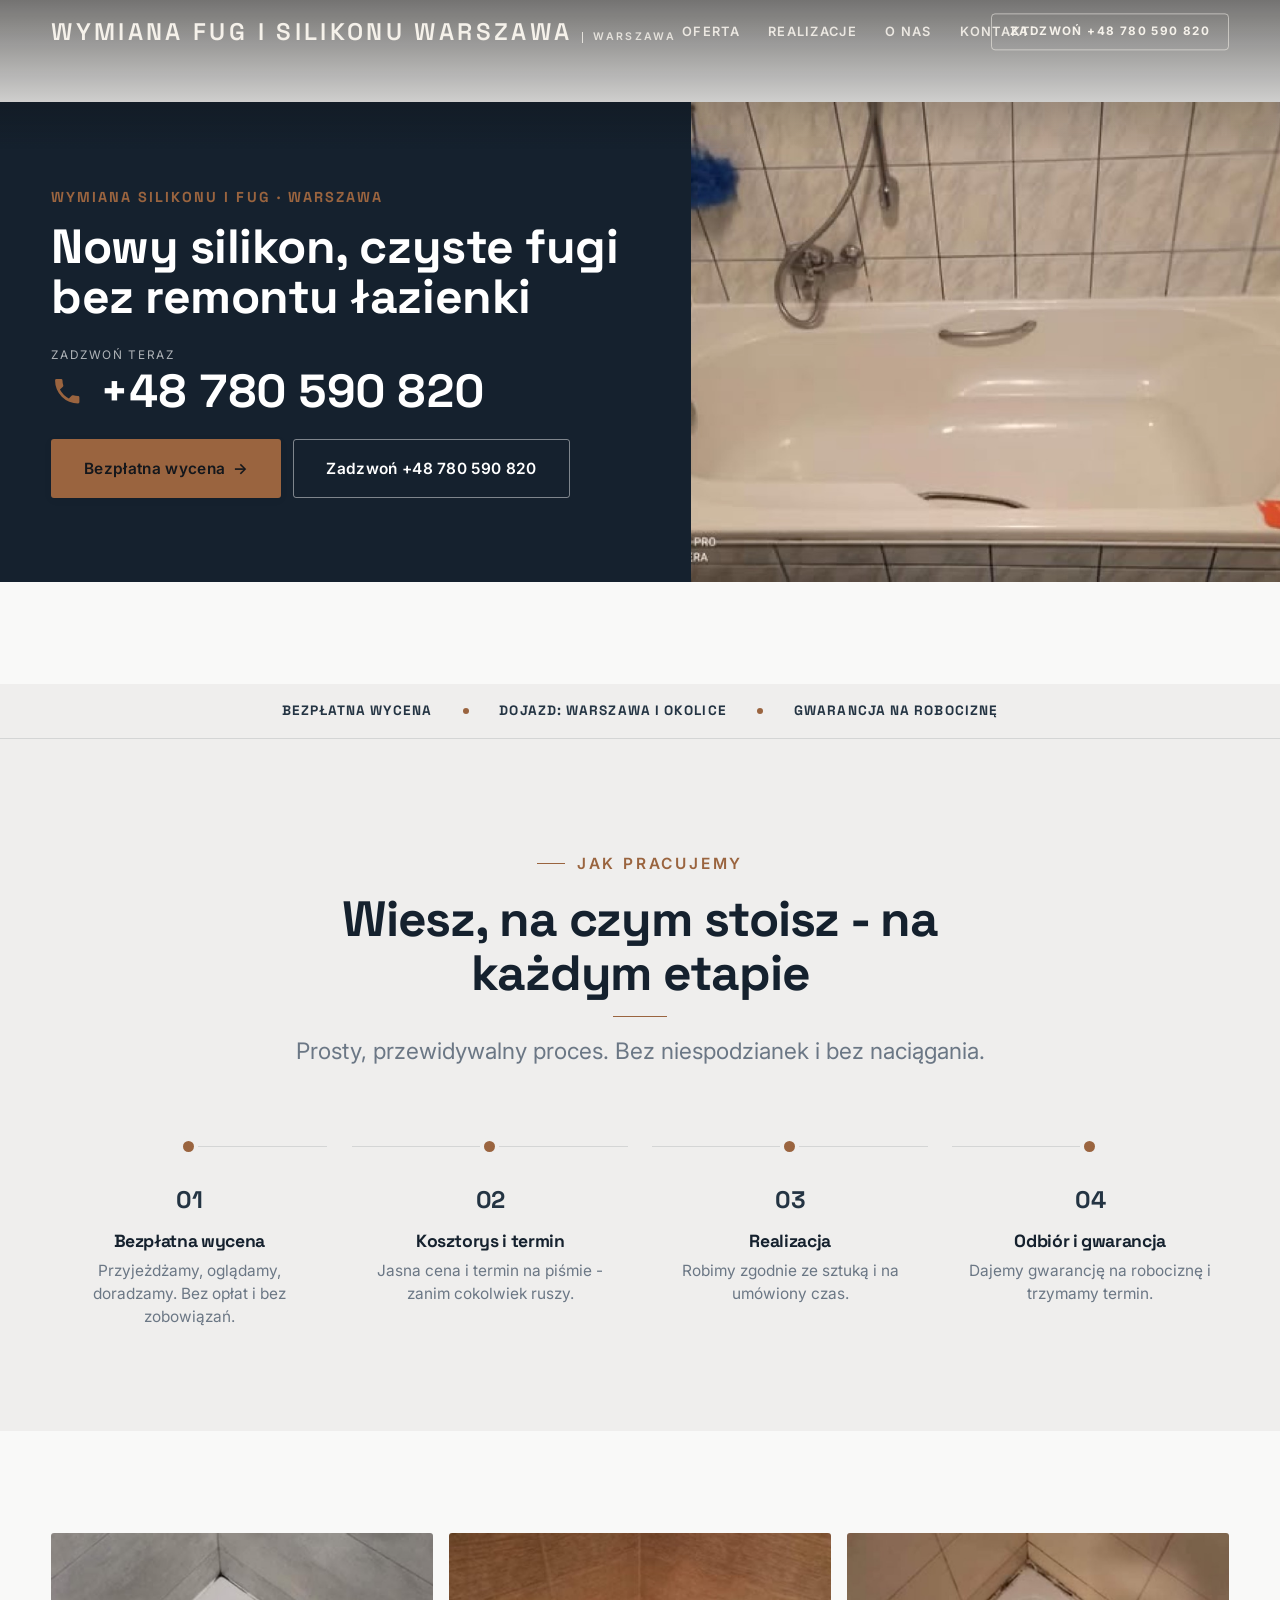
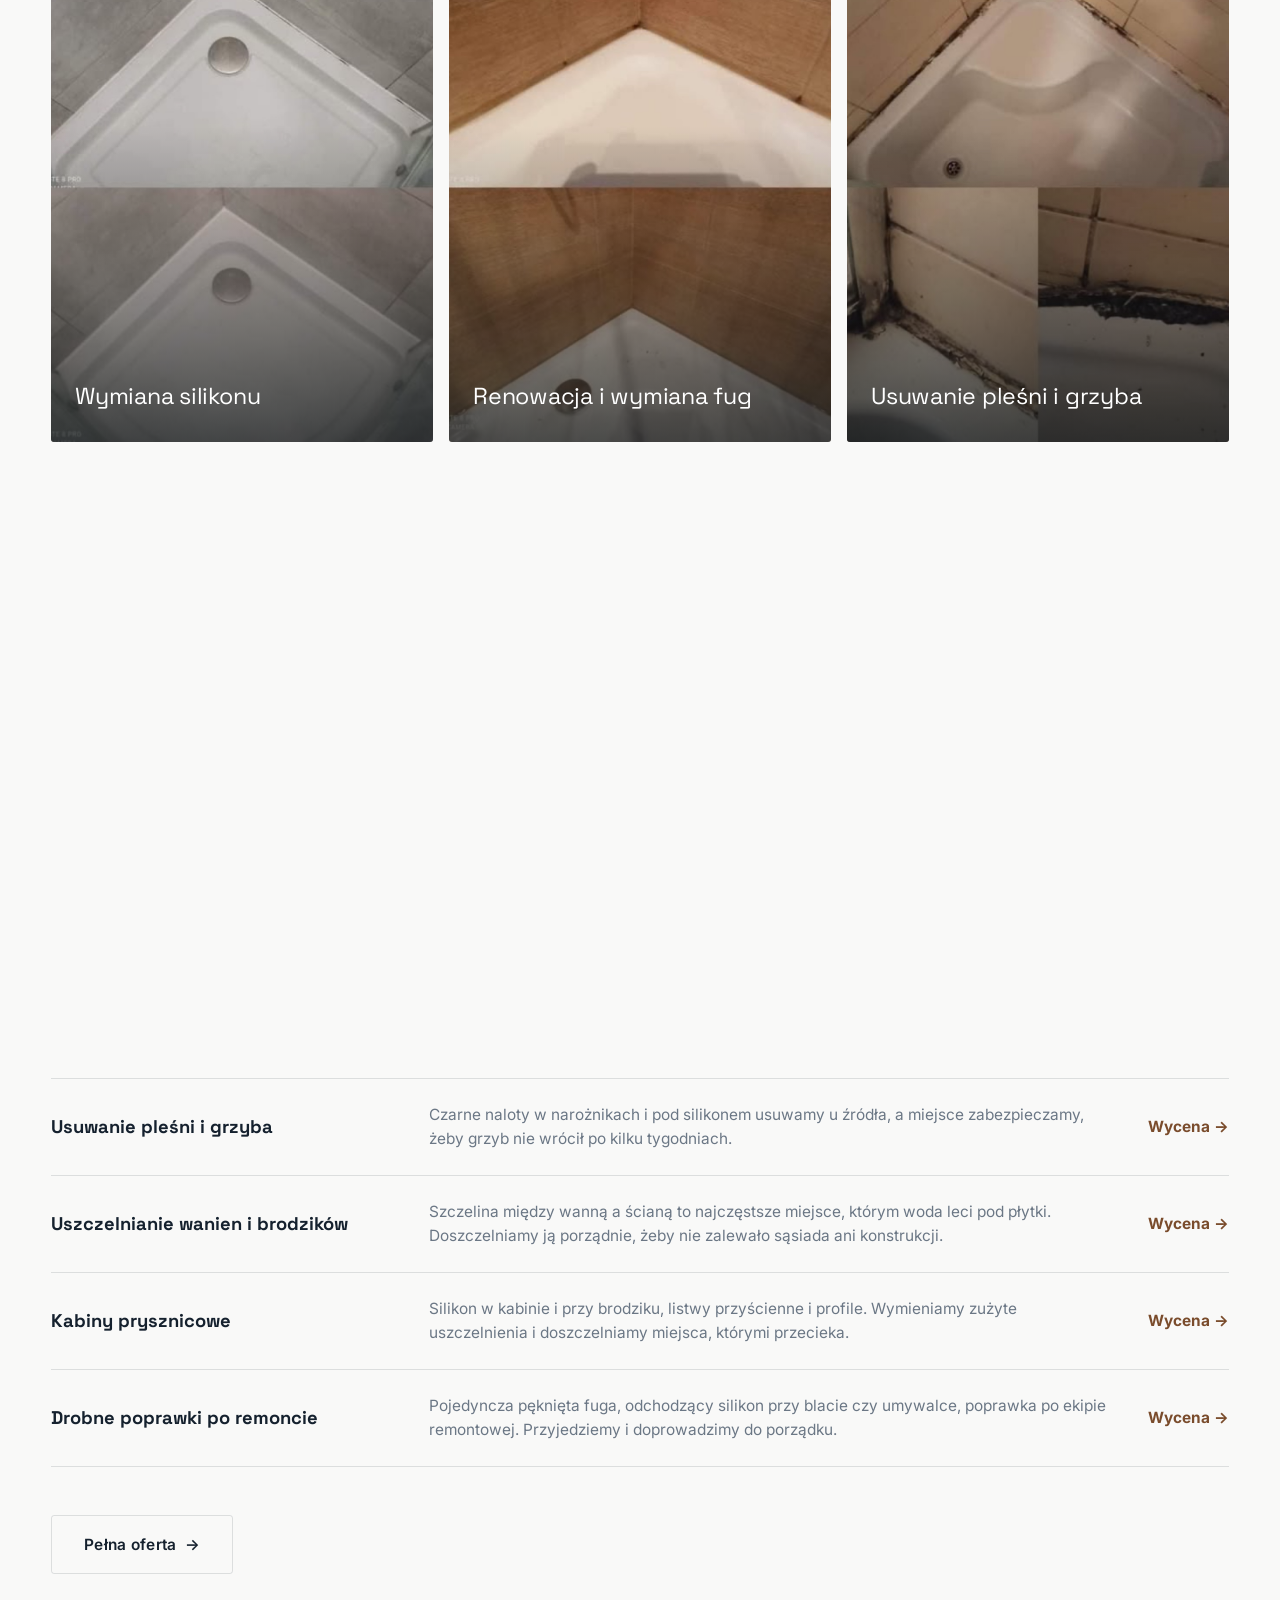
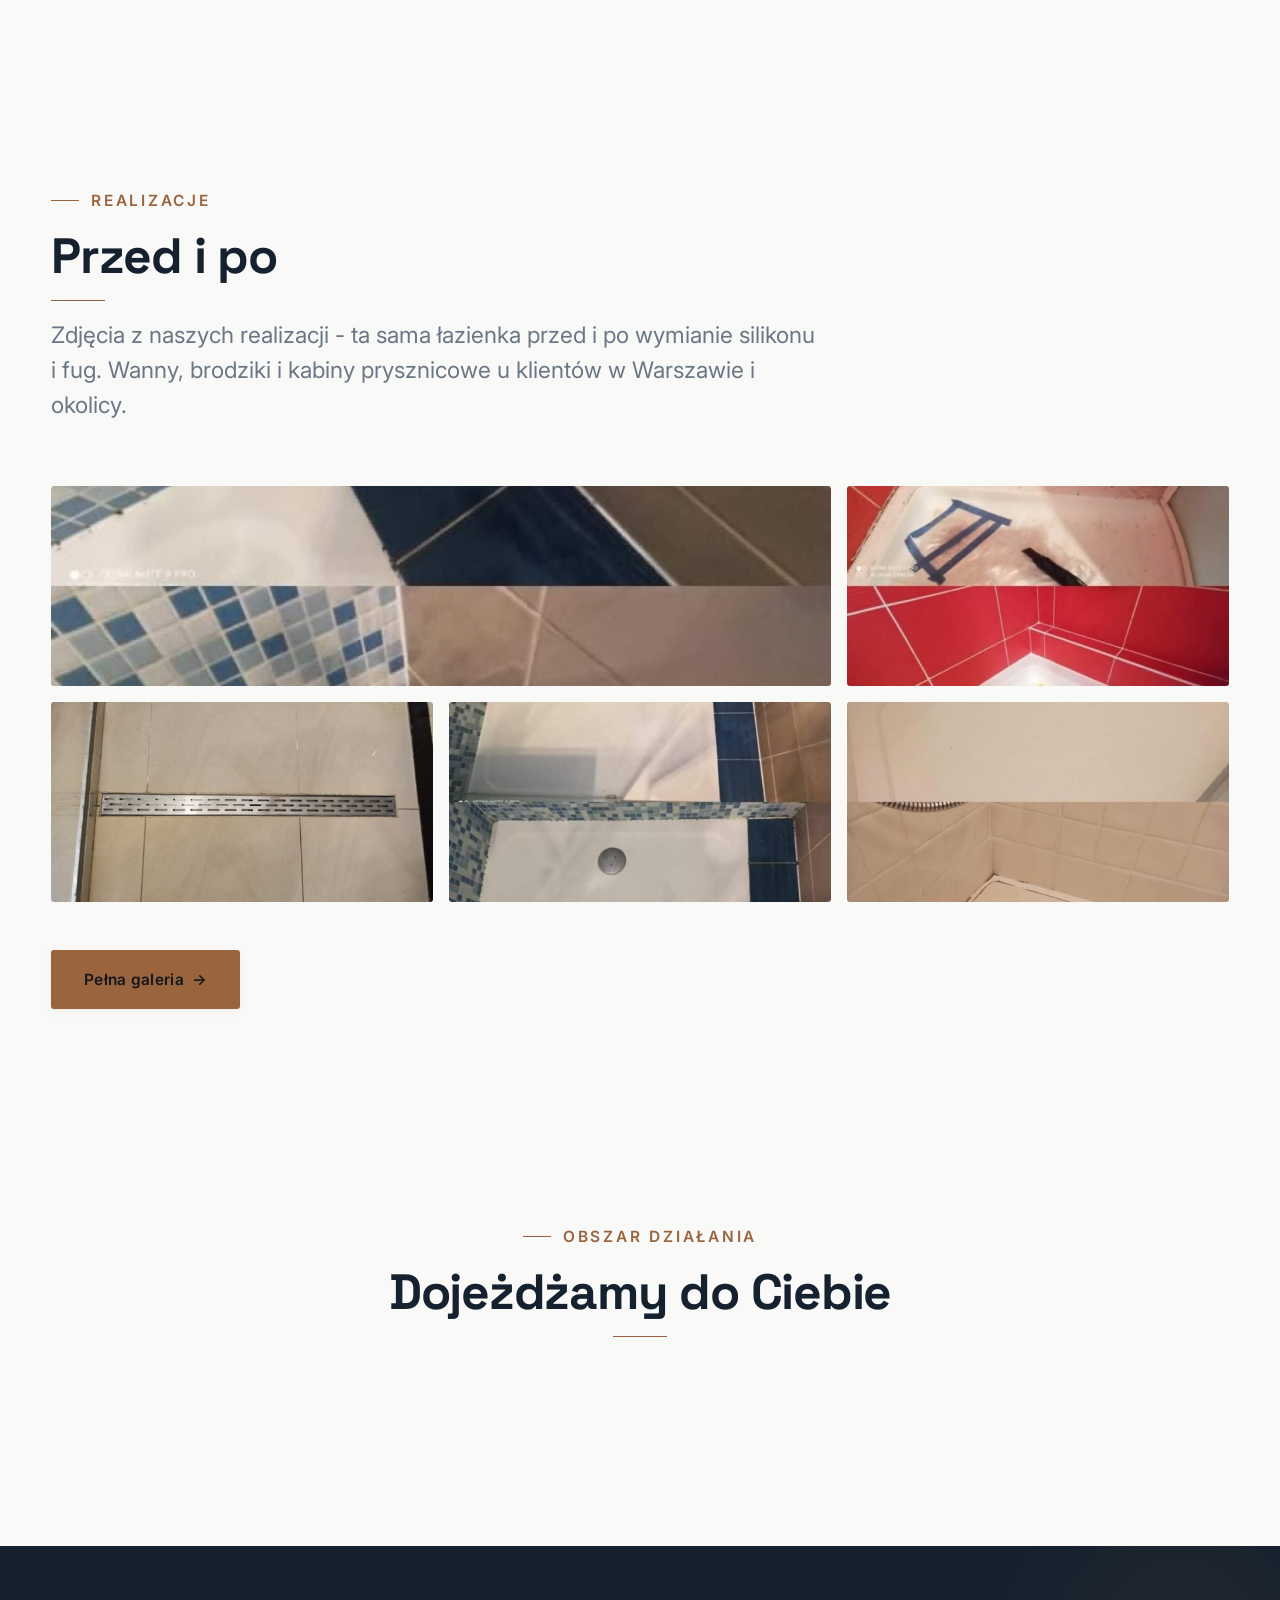
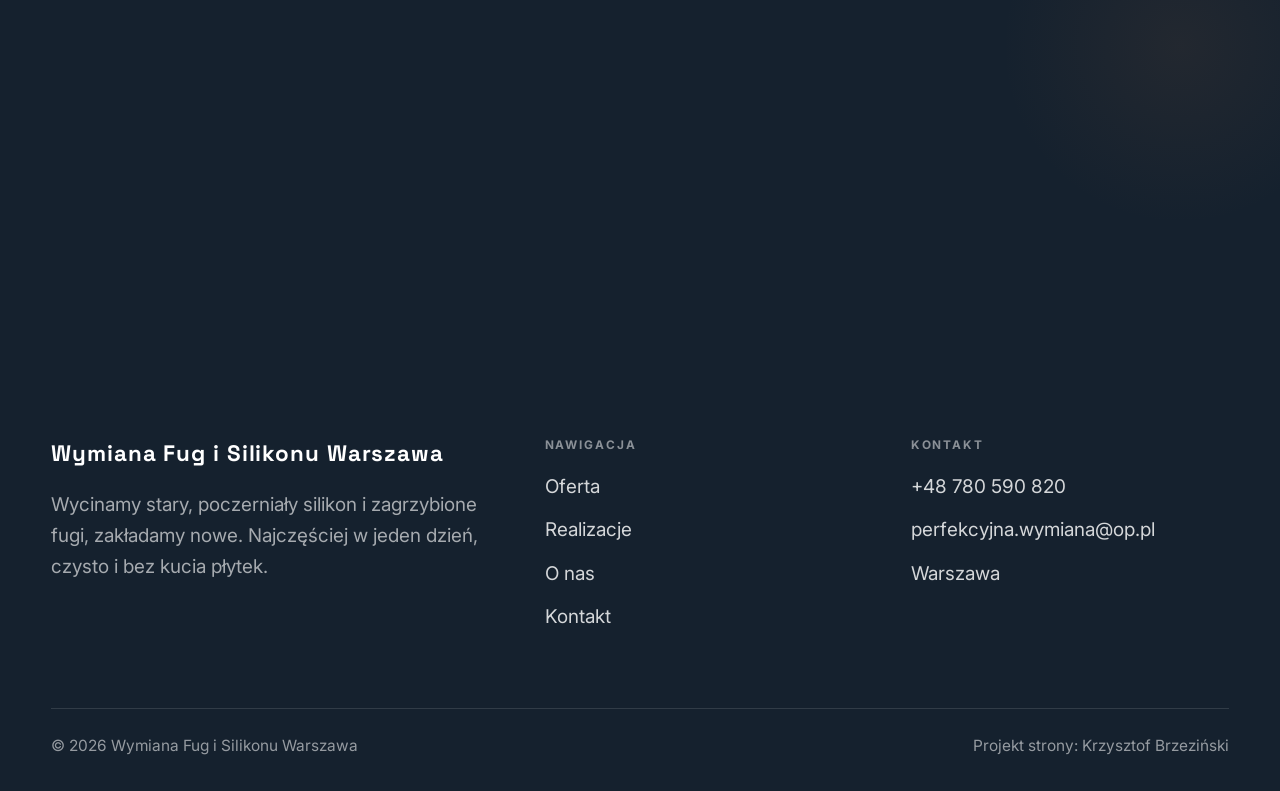
==== index.html @ 7090401e "Strona demo: wymiana-fug-i-silikonu-warszawa" ====
<!DOCTYPE html>
<html lang="pl">
<head>
<meta charset="UTF-8">
<meta name="viewport" content="width=device-width, initial-scale=1.0">
<title>Wymiana Fug i Silikonu Warszawa - wymiana silikonu i renowacja fug</title>
<meta name="description" content="Wymiana silikonu i renowacja fug w łazienkach - Warszawa i okolice. Wycinamy stary, poczerniały silikon i zagrzybione fugi, zakładamy nowe. Wanny, brodziki, kabiny prysznicowe. Czysto, bez kucia, najczęściej w jeden dzień. Zadzwoń: 780 590 820.">
<link rel="preconnect" href="https://fonts.googleapis.com">
<link rel="preconnect" href="https://fonts.gstatic.com" crossorigin>
<link href="https://fonts.googleapis.com/css2?family=Space+Grotesk:wght@500;600;700&family=Inter:wght@400;500;600&display=swap" rel="stylesheet">
<link rel="stylesheet" href="assets/styles.css">
</head>
<body>

<header class="nav">
  <div class="wrap nav-inner">
    <a class="brand" href="index.html"><span class="name">Wymiana Fug i Silikonu Warszawa</span><span class="sub">Warszawa</span></a>
    <nav class="nav-links">
      <a href="oferta.html">Oferta</a>
      <a href="realizacje.html">Realizacje</a>
      <a href="o-nas.html">O nas</a>
      <a href="kontakt.html">Kontakt</a>
      <a href="tel:+48780590820" class="btn btn-accent">Zadzwoń +48 780 590 820</a>
    </nav>
    <button class="nav-toggle" aria-label="Menu"><span></span><span></span><span></span></button>
  </div>
</header>

<section class="hero-fach">
  <img class="hf-photo" src="img/hero.jpg" alt="Wymiana Fug i Silikonu Warszawa">
  <div class="hf-panel">
      <span class="hf-kicker">Wymiana silikonu i fug · Warszawa</span>
      <h1 class="hf-title">Nowy silikon, czyste fugi bez remontu łazienki</h1>
      <a class="hf-phone" href="tel:+48780590820"><span class="hf-phone-lab">Zadzwoń teraz</span><span class="hf-phone-num"><svg class="ico-tel" width="16" height="16" viewBox="0 0 24 24" fill="none" aria-hidden="true"><path d="M6.6 10.8a15.5 15.5 0 0 0 6.6 6.6l2.2-2.2a1 1 0 0 1 1-.24 11.4 11.4 0 0 0 3.6.58 1 1 0 0 1 1 1V20a1 1 0 0 1-1 1A17 17 0 0 1 3 4a1 1 0 0 1 1-1h3.5a1 1 0 0 1 1 1c0 1.25.2 2.46.58 3.6a1 1 0 0 1-.25 1l-2.23 2.2Z" fill="currentColor"/></svg> +48 780 590 820</span></a>
      <div class="hf-actions">
        <a href="kontakt.html" class="btn btn-accent">Bezpłatna wycena <span class="arr">→</span></a>
        <a href="tel:+48780590820" class="btn btn-ghost hf-ghost">Zadzwoń +48 780 590 820</a>
      </div>
  </div>
</section>
<section class="fach-promise">
  <div class="wrap">
    <ul class="fp-row reveal"><li>Bezpłatna wycena</li><li>Dojazd: Warszawa i okolice</li><li>Gwarancja na robociznę</li></ul>
  </div>
</section>
<section class="proces fachowcy">
  <div class="wrap">
    <div class="head center reveal">
      <span class="eyebrow">Jak pracujemy</span>
      <h2>Wiesz, na czym stoisz - na każdym etapie</h2>
      <p>Prosty, przewidywalny proces. Bez niespodzianek i bez naciągania.</p>
    </div>
    <ol class="proces-line">
      <li class="reveal"><span class="pno">01</span><h3>Bezpłatna wycena</h3><p>Przyjeżdżamy, oglądamy, doradzamy. Bez opłat i bez zobowiązań.</p></li>
      <li class="reveal"><span class="pno">02</span><h3>Kosztorys i termin</h3><p>Jasna cena i termin na piśmie - zanim cokolwiek ruszy.</p></li>
      <li class="reveal"><span class="pno">03</span><h3>Realizacja</h3><p>Robimy zgodnie ze sztuką i na umówiony czas.</p></li>
      <li class="reveal"><span class="pno">04</span><h3>Odbiór i gwarancja</h3><p>Dajemy gwarancję na robociznę i trzymamy termin.</p></li>
    </ol>
  </div>
</section>
<section class="gateways-band">
  <div class="wrap">
    <div class="gateways">
      <a href="oferta.html" class="gateway reveal"><img src="img/g1.jpg" alt="Wymiana silikonu" loading="lazy"><span class="g-ttl">Wymiana silikonu</span></a>
      <a href="oferta.html" class="gateway reveal"><img src="img/g2.jpg" alt="Renowacja i wymiana fug" loading="lazy"><span class="g-ttl">Renowacja i wymiana fug</span></a>
      <a href="oferta.html" class="gateway reveal"><img src="img/g3.jpg" alt="Usuwanie pleśni i grzyba" loading="lazy"><span class="g-ttl">Usuwanie pleśni i grzyba</span></a>
    </div>
  </div>
</section>
<section class="fach-uslugi">
  <div class="wrap">
    <div class="head reveal">
      <span class="eyebrow">Co robimy</span>
      <h2>Zakres usług</h2>
      <p>Zakres prac, jaki robimy najczęściej - pełny opis i wycenę znajdziesz niżej.</p>
    </div>
    <ul class="fu-list">
      <li class="fu-row reveal"><div class="fu-name">Wymiana silikonu</div><div class="fu-desc">Stary, poczerniały silikon wokół wanny, brodzika i umywalki wycinamy do czysta i nakładamy nowy, sanitarny z dodatkiem przeciw grzybowi. Równa, gładka fuga bez zacieków.</div><a class="fu-cta" href="kontakt.html">Wycena <span class="arr">→</span></a></li>
      <li class="fu-row reveal"><div class="fu-name">Renowacja i wymiana fug</div><div class="fu-desc">Wykruszone i zagrzybione fugi między płytkami wybieramy i fugujemy od nowa. Można przy okazji zmienić kolor fugi na jaśniejszy lub ciemniejszy.</div><a class="fu-cta" href="kontakt.html">Wycena <span class="arr">→</span></a></li>
      <li class="fu-row reveal"><div class="fu-name">Usuwanie pleśni i grzyba</div><div class="fu-desc">Czarne naloty w narożnikach i pod silikonem usuwamy u źródła, a miejsce zabezpieczamy, żeby grzyb nie wrócił po kilku tygodniach.</div><a class="fu-cta" href="kontakt.html">Wycena <span class="arr">→</span></a></li>
      <li class="fu-row reveal"><div class="fu-name">Uszczelnianie wanien i brodzików</div><div class="fu-desc">Szczelina między wanną a ścianą to najczęstsze miejsce, którym woda leci pod płytki. Doszczelniamy ją porządnie, żeby nie zalewało sąsiada ani konstrukcji.</div><a class="fu-cta" href="kontakt.html">Wycena <span class="arr">→</span></a></li>
      <li class="fu-row reveal"><div class="fu-name">Kabiny prysznicowe</div><div class="fu-desc">Silikon w kabinie i przy brodziku, listwy przyścienne i profile. Wymieniamy zużyte uszczelnienia i doszczelniamy miejsca, którymi przecieka.</div><a class="fu-cta" href="kontakt.html">Wycena <span class="arr">→</span></a></li>
      <li class="fu-row reveal"><div class="fu-name">Drobne poprawki po remoncie</div><div class="fu-desc">Pojedyncza pęknięta fuga, odchodzący silikon przy blacie czy umywalce, poprawka po ekipie remontowej. Przyjedziemy i doprowadzimy do porządku.</div><a class="fu-cta" href="kontakt.html">Wycena <span class="arr">→</span></a></li>
    </ul>
    <div style="margin-top:var(--space-7)" class="reveal"><a href="oferta.html" class="btn btn-ghost">Pełna oferta <span class="arr">→</span></a></div>
  </div>
</section>
<section>
  <div class="wrap">
    <div class="head reveal">
      <span class="eyebrow">Realizacje</span>
      <h2>Przed i po</h2>
      <p>Zdjęcia z naszych realizacji - ta sama łazienka przed i po wymianie silikonu i fug. Wanny, brodziki i kabiny prysznicowe u klientów w Warszawie i okolicy.</p>
    </div>
    <div class="gallery">
      <div class="tile t-two3 reveal"><img src="img/g4.jpg" alt="Usunięta pleśń w narożniku wanny" loading="lazy"><div class="cap">Usunięta pleśń w narożniku wanny</div></div>
      <div class="tile t-third reveal"><img src="img/g5.jpg" alt="Wanna przy mozaice - świeży silikon" loading="lazy"><div class="cap">Wanna przy mozaice - świeży silikon</div></div>
      <div class="tile t-third reveal"><img src="img/g6.jpg" alt="Silikon w kolorowej łazience" loading="lazy"><div class="cap">Silikon w kolorowej łazience</div></div>
      <div class="tile t-third reveal"><img src="img/g7.jpg" alt="Doszczelniony odpływ liniowy" loading="lazy"><div class="cap">Doszczelniony odpływ liniowy</div></div>
      <div class="tile t-third reveal"><img src="img/g8.jpg" alt="Wanna z niebieskim akcentem" loading="lazy"><div class="cap">Wanna z niebieskim akcentem</div></div>
    </div>
    <div style="margin-top:var(--space-7)" class="reveal"><a href="realizacje.html" class="btn btn-accent">Pełna galeria <span class="arr">→</span></a></div>
  </div>
</section>
<section class="obszar">
  <div class="wrap">
    <div class="head center reveal">
      <span class="eyebrow">Obszar działania</span>
      <h2>Dojeżdżamy do Ciebie</h2>
    </div>
    <ul class="obszar-list reveal"><li class="is-home">Warszawa</li><li>+ okolice</li></ul>
  </div>
</section>
<section class="cta">
  <div class="wrap">
    <div class="reveal">
      <span class="eyebrow">Współpraca</span>
      <h2>Potrzebujesz fachowca? Wycenimy za darmo.</h2>
      <p>Zadzwoń lub napisz - przyjedziemy, obejrzymy i podamy jasną cenę. Bez zobowiązań.</p>
    </div>
    <div class="cta-actions reveal">
      <a href="kontakt.html" class="btn btn-light">Bezpłatna wycena <span class="arr">→</span></a>
      <a href="tel:+48780590820" class="btn btn-ghost" style="color:#fff;border-color:rgba(255,255,255,.3)">+48 780 590 820</a>
    </div>
  </div>
</section>

<footer>
  <div class="wrap">
    <div class="foot-grid">
      <div class="foot-brand">
        <div class="name">Wymiana Fug i Silikonu Warszawa</div>
        <p>Wycinamy stary, poczerniały silikon i zagrzybione fugi, zakładamy nowe. Najczęściej w jeden dzień, czysto i bez kucia płytek.</p>
      </div>
      <div class="foot-col">
        <h4>Nawigacja</h4>
        <a href="oferta.html">Oferta</a>
        <a href="realizacje.html">Realizacje</a>
        <a href="o-nas.html">O nas</a>
        <a href="kontakt.html">Kontakt</a>
      </div>
      <div class="foot-col">
        <h4>Kontakt</h4>
        <a href="tel:+48780590820">+48 780 590 820</a>
        <a href="mailto:perfekcyjna.wymiana@op.pl">perfekcyjna.wymiana@op.pl</a>
        <p>Warszawa</p>
      </div>
    </div>
    <div class="foot-bot">
      <span>© 2026 Wymiana Fug i Silikonu Warszawa</span>
      <span>Projekt strony: Krzysztof Brzeziński</span>
    </div>
  </div>
</footer>
<div class="sticky-call"><a class="sc-call" href="tel:+48780590820"><svg class="ico-tel" width="16" height="16" viewBox="0 0 24 24" fill="none" aria-hidden="true"><path d="M6.6 10.8a15.5 15.5 0 0 0 6.6 6.6l2.2-2.2a1 1 0 0 1 1-.24 11.4 11.4 0 0 0 3.6.58 1 1 0 0 1 1 1V20a1 1 0 0 1-1 1A17 17 0 0 1 3 4a1 1 0 0 1 1-1h3.5a1 1 0 0 1 1 1c0 1.25.2 2.46.58 3.6a1 1 0 0 1-.25 1l-2.23 2.2Z" fill="currentColor"/></svg> Zadzwoń</a><a class="sc-quote" href="kontakt.html">Bezpłatna wycena</a></div>

<script src="assets/main.js"></script>
</body>
</html>
---- assets/styles.css ----
/* ============================================================
   STOLBASZ — premium, architektoniczny B2B fit-out
   Jasna paleta, zero brązu. System wg premium-web-craft.
   Projekt strony: Krzysztof Brzeziński
   ============================================================ */

:root{
  /* PALETA — jasna, architektoniczna, chłodna */
  --paper:#F4F6F8;          /* główne tło */
  --paper-2:#E7EBEF;        /* sekcje alternatywne (chłodny jasny szary) */
  --paper-3:#E7EBEF;        /* delikatne wypełnienia */
  --ink:#15212E;            /* tekst główny — chłodny grafit */
  --ink-soft:#243443;       /* nagłówki drugorzędne */
  --muted:#6B7785;          /* tekst poboczny */
  --line:rgba(21,33,46,.12);/* hairline */
  --accent:#E8A317;         /* stonowany petrol-slate — jedyny akcent */
  --accent-d:#C9870C;
  --accent-soft:rgba(232,163,23,.10);
  --dark:#15212E;           /* sekcje ciemne (stopka/CTA) */

  /* ODSTĘPY — skala 4/8 */
  --space-1:4px; --space-2:8px; --space-3:12px; --space-4:16px; --space-5:24px;
  --space-6:32px; --space-7:48px; --space-8:64px; --space-9:96px; --space-10:128px;

  /* TYPOGRAFIA — fluid clamp() (skala podbita 16.07.2026: większe, czytelniejsze litery — uwaga Adama) */
  --text-sm:clamp(.9rem,.87rem + .12vw,1rem);
  --text-base:clamp(1.08rem,1.04rem + .18vw,1.2rem);
  --text-lg:clamp(1.24rem,1.15rem + .34vw,1.44rem);
  --text-h3:clamp(1.34rem,1.22rem + .55vw,1.66rem);
  --text-h2:clamp(2.1rem,1.66rem + 2.1vw,3.1rem);
  --text-h1:clamp(2.9rem,2.1rem + 4vw,5.1rem);

  /* PROMIENIE — architektoniczne, raczej ostre */
  --r-sm:3px; --r-md:6px; --r-lg:10px;

  /* RUCH */
  --ease:cubic-bezier(.25,.46,.45,.94); --dur:.24s;

  /* CIENIE — miękkie, warstwowe */
  --sh-sm:0 1px 2px rgba(16,24,32,.04), 0 2px 8px rgba(16,24,32,.05);
  --sh-md:0 2px 6px rgba(16,24,32,.05), 0 12px 28px -8px rgba(16,24,32,.12);
  --sh-lg:0 6px 14px rgba(16,24,32,.07), 0 26px 56px -18px rgba(16,24,32,.22);

  --hairline:1px solid var(--line);

  --font-display:'Space Grotesk','Inter',sans-serif;
  --font-body:'Inter',sans-serif;
}

*{box-sizing:border-box;margin:0;padding:0}
html{scroll-behavior:smooth}
body{
  font-family:var(--font-body);
  font-size:var(--text-base);
  line-height:1.65;
  color:var(--ink);
  background:var(--paper);
  -webkit-font-smoothing:antialiased;
  text-rendering:optimizeLegibility;
}
img{max-width:100%;display:block}
a{color:inherit;text-decoration:none}

.wrap{width:min(92%,1180px);margin-inline:auto}
section{padding-block:clamp(52px,6.5vw,96px)}

h1,h2,h3{font-family:var(--font-display);font-weight:700;line-height:1.08;letter-spacing:-.02em;color:var(--ink)}
h1{font-size:var(--text-h1);letter-spacing:-.035em}
h2{font-size:var(--text-h2);letter-spacing:-.025em}
h3{font-size:var(--text-h3)}
p{max-width:65ch}

.eyebrow{
  font-family:var(--font-body);
  font-size:var(--text-sm);
  font-weight:600;
  letter-spacing:.18em;
  text-transform:uppercase;
  color:var(--accent);
  display:inline-flex;align-items:center;gap:var(--space-3);
}
.eyebrow::before{content:"";width:28px;height:1px;background:var(--accent);display:inline-block}

.muted{color:var(--muted)}
.lead{font-size:var(--text-lg);line-height:1.55;color:var(--ink-soft);max-width:50ch}

/* ---------- BUTTONS ---------- */
.btn{
  display:inline-flex;align-items:center;gap:var(--space-2);
  font-weight:600;font-size:var(--text-sm);letter-spacing:.02em;
  padding:var(--space-4) var(--space-6);
  border-radius:var(--r-sm);
  transition:transform var(--dur) var(--ease),box-shadow var(--dur) var(--ease),background var(--dur) var(--ease);
  cursor:pointer;border:1px solid transparent;
}
.btn-accent{background:var(--accent);color:#fff;box-shadow:var(--sh-sm)}
.btn-accent:hover{background:var(--accent-d);transform:translateY(-2px);box-shadow:var(--sh-md)}
.btn-accent:active{transform:translateY(0);box-shadow:var(--sh-sm)}
.btn-ghost{background:transparent;color:var(--ink);border-color:var(--line)}
.btn-ghost:hover{border-color:var(--accent);color:var(--accent);transform:translateY(-2px)}
.btn-light{background:#fff;color:var(--ink);box-shadow:var(--sh-sm)}
.btn-light:hover{transform:translateY(-2px);box-shadow:var(--sh-md)}
.btn .arr{transition:transform var(--dur) var(--ease)}
.btn:hover .arr{transform:translateX(4px)}

/* ---------- NAV ---------- */
.nav{
  position:sticky;top:0;z-index:50;
  background:color-mix(in srgb,var(--paper) 88%,transparent);
  backdrop-filter:saturate(140%) blur(10px);
  border-bottom:var(--hairline);
}
.nav-inner{display:flex;align-items:center;justify-content:space-between;height:72px}
.brand{display:flex;flex-direction:column;line-height:1}
.brand .name{font-family:var(--font-display);font-weight:800;font-size:1.35rem;letter-spacing:.04em}
.brand .sub{font-size:.62rem;letter-spacing:.34em;text-transform:uppercase;color:var(--muted);margin-top:5px}
.nav-links{display:flex;align-items:center;gap:var(--space-6)}
.nav-links a{font-size:var(--text-sm);font-weight:500;color:var(--ink-soft);position:relative;padding-block:4px;transition:color var(--dur) var(--ease)}
.nav-links a::after{content:"";position:absolute;left:0;bottom:0;width:0;height:1.5px;background:var(--accent);transition:width var(--dur) var(--ease)}
.nav-links a:hover,.nav-links a.active{color:var(--ink)}
.nav-links a:hover::after,.nav-links a.active::after{width:100%}
.nav-links .btn{padding:var(--space-2) var(--space-5)}
/* przyciski w nav: właściwy kolor (przebij .nav-links a) + bez podkreślenia */
.nav-links a.btn-accent{color:#fff}
.nav-links a.btn-ghost,.nav-links a.btn-light{color:var(--ink)}
.nav-links a.btn::after{display:none}
.nav-toggle{display:none;background:none;border:none;cursor:pointer;flex-direction:column;gap:5px;padding:8px}
.nav-toggle span{width:24px;height:2px;background:var(--ink);transition:var(--dur)}

/* ---------- HERO (split) ---------- */
.hero{position:relative;overflow:hidden;border-bottom:var(--hairline)}
.hero-grid{display:grid;grid-template-columns:1.05fr .95fr;gap:clamp(24px,4vw,60px);align-items:center;
  padding-block:clamp(36px,4.5vw,64px)}
.hero-copy .eyebrow{margin-bottom:var(--space-5)}
.hero-copy h1{margin-bottom:var(--space-5)}
.hero-copy .lead{margin-bottom:var(--space-7)}
.hero-actions{display:flex;flex-wrap:wrap;gap:var(--space-4)}
.hero-art{position:relative;aspect-ratio:4/3;border-radius:var(--r-lg);overflow:hidden;box-shadow:var(--sh-lg)}
.hero-art img{width:100%;height:100%;object-fit:cover}
.hero-art::after{content:"";position:absolute;inset:0;background:linear-gradient(180deg,transparent 55%,rgba(18,24,28,.28))}
.hero-badge{position:absolute;left:var(--space-5);bottom:var(--space-5);z-index:2;
  background:rgba(252,252,251,.94);backdrop-filter:blur(4px);
  border-radius:var(--r-md);padding:var(--space-4) var(--space-5);box-shadow:var(--sh-md);max-width:78%}
.hero-badge strong{display:block;font-family:var(--font-display);font-size:1rem;letter-spacing:-.01em}
.hero-badge span{font-size:var(--text-sm);color:var(--muted)}

/* ---------- HERO duży / kinowy (strona główna) ---------- */
.hero-cine{position:relative;min-height:clamp(560px,82vh,840px);min-height:clamp(560px,82svh,840px);display:flex;align-items:center;overflow:hidden;border-bottom:var(--hairline)}
.hero-cine>img{position:absolute;inset:0;width:100%;height:100%;object-fit:cover;z-index:0}
.hero-cine::after{content:"";position:absolute;inset:0;z-index:1;
  background:linear-gradient(95deg,rgba(13,18,23,.86) 0%,rgba(13,18,23,.64) 32%,rgba(13,18,23,.24) 62%,rgba(13,18,23,.04) 100%)}
.hero-cine .wrap{position:relative;z-index:2;padding-block:var(--space-8)}
.hero-cine .hero-copy{max-width:660px}
.hero-cine .eyebrow{color:#fff;margin-bottom:var(--space-5)}
.hero-cine .eyebrow::before{background:#fff}
.hero-cine h1{color:#fff;margin-bottom:var(--space-5);font-size:clamp(2.9rem,2rem + 4.4vw,5.2rem)}
.hero-cine .lead{color:rgba(255,255,255,.92);max-width:48ch;margin-bottom:var(--space-7)}
.hero-cine .hero-actions{display:flex;flex-wrap:wrap;gap:var(--space-4)}
@media(max-width:680px){
  .hero-cine{min-height:clamp(520px,76vh,640px);min-height:clamp(520px,76svh,640px);align-items:flex-end}
  .hero-cine::after{background:linear-gradient(0deg,rgba(13,18,23,.9) 6%,rgba(13,18,23,.45) 55%,rgba(13,18,23,.25) 100%)}
  .hero-cine .wrap{padding-bottom:var(--space-9)}
}

/* full-bleed hero variant (podstrony) */
.pagehead{position:relative;min-height:46vh;min-height:46svh;display:flex;align-items:flex-end;overflow:hidden;border-bottom:var(--hairline)}
.pagehead img{position:absolute;inset:0;width:100%;height:100%;object-fit:cover}
.pagehead::after{content:"";position:absolute;inset:0;background:linear-gradient(180deg,rgba(18,24,28,.25),rgba(18,24,28,.62))}
.pagehead .wrap{position:relative;z-index:2;padding-block:var(--space-9);color:#fff}
.pagehead h1{color:#fff;max-width:18ch}
.pagehead .eyebrow{color:#fff}
.pagehead .eyebrow::before{background:#fff}
.pagehead p{color:rgba(255,255,255,.86);margin-top:var(--space-4);max-width:54ch}

/* ---------- STRIP (pasek skrótów / liczby) ---------- */
.strip{background:var(--dark);color:#fff}
.strip .wrap{display:grid;grid-template-columns:repeat(4,1fr);gap:var(--space-6);padding-block:var(--space-8)}
.strip .item .k{font-family:var(--font-display);font-size:clamp(1.6rem,1.2rem + 1.4vw,2.4rem);font-weight:800;letter-spacing:-.02em;color:#fff}
.strip .item .v{font-size:var(--text-sm);color:rgba(255,255,255,.66);margin-top:var(--space-2);line-height:1.45}
.strip .item{border-left:2px solid var(--accent);padding-left:var(--space-5)}

/* ---------- SECTION HEAD ---------- */
.head{max-width:48rem;margin-bottom:var(--space-8)}
.head.center{margin-inline:auto;text-align:center}
.head .eyebrow{margin-bottom:var(--space-4)}
.head h2{margin-bottom:var(--space-4)}
.head p{color:var(--muted);font-size:var(--text-lg);line-height:1.55}
.head.center p{margin-inline:auto}

/* ---------- INTRO SPLIT ---------- */
.split{display:grid;grid-template-columns:.92fr 1.08fr;gap:clamp(28px,5vw,80px);align-items:center}
.split.rev{grid-template-columns:1.08fr .92fr}
.split.rev .split-art{order:-1}
.split-art{position:relative;aspect-ratio:5/4;border-radius:var(--r-lg);overflow:hidden;box-shadow:var(--sh-lg)}
.split-art img{width:100%;height:100%;object-fit:cover}
.split-copy h2{margin-bottom:var(--space-5)}
.split-copy p+p{margin-top:var(--space-4)}
.split-copy .btn{margin-top:var(--space-6)}

/* ---------- SERVICES (zakres) ---------- */
.svc-grid{display:grid;grid-template-columns:repeat(auto-fit,minmax(280px,1fr));gap:var(--space-5)}
.svc{background:#fff;border:var(--hairline);border-radius:var(--r-md);padding:var(--space-7) var(--space-6);
  transition:transform var(--dur) var(--ease),box-shadow var(--dur) var(--ease),border-color var(--dur) var(--ease);
  position:relative;overflow:hidden}
.svc::before{content:"";position:absolute;left:0;top:0;width:3px;height:0;background:var(--accent);transition:height var(--dur) var(--ease)}
.svc:hover{transform:translateY(-4px);box-shadow:var(--sh-md);border-color:transparent}
.svc:hover::before{height:100%}
.svc .ic{font-family:var(--font-display);font-size:.8rem;font-weight:700;letter-spacing:.12em;color:var(--accent);margin-bottom:var(--space-4)}
.svc h3{margin-bottom:var(--space-3);font-size:1.22rem}
.svc p{color:var(--muted);font-size:var(--text-base);line-height:1.6}

/* big detailed service rows */
.svc-row{display:grid;grid-template-columns:.8fr 1.2fr;gap:clamp(20px,4vw,60px);align-items:center;padding-block:var(--space-8)}
.svc-row+.svc-row{border-top:var(--hairline)}
.svc-row.rev{grid-template-columns:1.2fr .8fr}
.svc-row.rev .svc-row-art{order:-1}
.svc-row-art{aspect-ratio:4/3;border-radius:var(--r-md);overflow:hidden;box-shadow:var(--sh-md)}
.svc-row-art img{width:100%;height:100%;object-fit:cover}
.svc-row h3{font-size:1.5rem;margin-bottom:var(--space-4)}
.svc-row .num{font-family:var(--font-display);font-size:.85rem;font-weight:700;letter-spacing:.14em;color:var(--accent);display:block;margin-bottom:var(--space-3)}
.svc-row ul{list-style:none;margin-top:var(--space-4);display:flex;flex-direction:column;gap:var(--space-2)}
.svc-row li{position:relative;padding-left:var(--space-5);color:var(--muted);font-size:var(--text-base)}
.svc-row li::before{content:"";position:absolute;left:0;top:.62em;width:8px;height:1px;background:var(--accent)}

/* ---------- GALLERY (realizacje) ---------- */
.gallery{display:grid;grid-template-columns:repeat(12,1fr);gap:var(--space-4);grid-auto-rows:200px}
/* GALERIA MASONRY — pionowe zdjęcia (portrety beauty/wellness) bez przycinania: kolumny, height auto */
.gallery-masonry{column-count:3;column-gap:var(--space-4)}
@media(max-width:900px){.gallery-masonry{column-count:2}}
@media(max-width:560px){.gallery-masonry{column-count:1}}
.gallery-masonry .m-tile{break-inside:avoid;margin:0 0 var(--space-4);padding:0;position:relative;overflow:hidden;border-radius:var(--r-md);border:1px solid var(--line)}
.gallery-masonry .m-tile img{width:100%;height:auto;display:block}
.gallery-masonry .m-tile .cap{position:absolute;left:0;right:0;bottom:0;padding:var(--space-4);color:#fff;background:linear-gradient(0deg,rgba(0,0,0,.55),transparent);font-size:var(--text-sm)}
.gallery-masonry .m-tile .cap small{display:block;font-weight:400;opacity:.78;letter-spacing:.04em;text-transform:uppercase;font-size:.66rem;margin-top:3px}
.tile{position:relative;overflow:hidden;border-radius:var(--r-md);box-shadow:var(--sh-sm);
  transition:transform var(--dur) var(--ease),box-shadow var(--dur) var(--ease)}
.tile img{width:100%;height:100%;object-fit:cover;transition:transform .6s var(--ease)}
.tile:hover{box-shadow:var(--sh-md)}
.tile:hover img{transform:scale(1.05)}
.tile .cap{position:absolute;left:0;right:0;bottom:0;padding:var(--space-5) var(--space-4) var(--space-4);
  background:linear-gradient(transparent,rgba(18,24,28,.78));color:#fff;
  font-size:var(--text-sm);font-weight:600;letter-spacing:.01em;
  opacity:0;transform:translateY(8px);transition:var(--dur) var(--ease)}
.tile:hover .cap{opacity:1;transform:translateY(0)}
.tile .cap small{display:block;font-weight:400;opacity:.78;letter-spacing:.04em;text-transform:uppercase;font-size:.66rem;margin-top:3px}
/* bento spans */
.t-wide{grid-column:span 6}
.t-tall{grid-column:span 6;grid-row:span 2}
.t-std{grid-column:span 6}
.t-third{grid-column:span 4}
.t-two3{grid-column:span 8}

/* ---------- TRUST / WIARYGODNOŚĆ ---------- */
.trust{background:var(--paper-2)}
.trust-grid{display:grid;grid-template-columns:repeat(auto-fit,minmax(240px,1fr));gap:var(--space-5);margin-top:var(--space-7)}
.trust-card{background:#fff;border-radius:var(--r-md);padding:var(--space-7) var(--space-6);box-shadow:var(--sh-sm);border-top:3px solid var(--accent)}
.trust-card .big{font-family:var(--font-display);font-size:clamp(1.8rem,1.3rem + 1.6vw,2.6rem);font-weight:800;letter-spacing:-.02em;color:var(--ink);line-height:1}
.trust-card h3{font-size:1.12rem;margin:var(--space-3) 0 var(--space-2)}
.trust-card p{color:var(--muted);font-size:var(--text-base);line-height:1.55}

/* ---------- CTA band ---------- */
.cta{background:var(--dark);color:#fff;position:relative;overflow:hidden}
.cta .wrap{display:grid;grid-template-columns:1.4fr .6fr;gap:var(--space-7);align-items:center;position:relative;z-index:2}
.cta h2{color:#fff;max-width:20ch}
.cta p{color:rgba(255,255,255,.74);margin-top:var(--space-4)}
.cta-actions{display:flex;flex-direction:column;gap:var(--space-3);align-items:flex-start}
.cta::before{content:"";position:absolute;right:-80px;top:-80px;width:360px;height:360px;border-radius:50%;
  background:radial-gradient(circle,var(--accent-soft),transparent 70%)}

/* ---------- CONTACT ---------- */
.contact-grid{display:grid;grid-template-columns:.85fr 1.15fr;gap:clamp(28px,4vw,56px);align-items:start}
.info-list{display:flex;flex-direction:column;gap:var(--space-2)}
.info-row{display:flex;gap:var(--space-4);align-items:flex-start;padding-block:var(--space-4);border-bottom:var(--hairline)}
.info-row .ic{flex:none;width:42px;height:42px;display:grid;place-items:center;border-radius:50%;
  background:var(--accent-soft);color:var(--accent);font-size:1.05rem}
.info-row .lbl{font-size:.72rem;letter-spacing:.14em;text-transform:uppercase;color:var(--muted)}
.info-row .val{font-weight:600;font-size:var(--text-base);margin-top:2px}
.info-row a.val:hover{color:var(--accent)}
.map{border:none;border-radius:var(--r-lg);box-shadow:var(--sh-md);width:100%;height:100%;min-height:380px;filter:grayscale(.2) contrast(1.02)}
.form{background:#fff;border:var(--hairline);border-radius:var(--r-lg);padding:clamp(24px,3vw,40px);box-shadow:var(--sh-sm)}
.form .fld{margin-bottom:var(--space-5)}
.form label{display:block;font-size:var(--text-sm);font-weight:600;margin-bottom:var(--space-2)}
.form input,.form textarea{width:100%;font-family:inherit;font-size:var(--text-base);color:var(--ink);
  padding:var(--space-4);border:var(--hairline);border-radius:var(--r-sm);background:var(--paper);transition:border-color var(--dur)}
.form input:focus,.form textarea:focus{outline:none;border-color:var(--accent);background:#fff}
.form textarea{resize:vertical;min-height:120px}
.form .note{font-size:var(--text-sm);color:var(--muted);margin-top:var(--space-3)}

/* ---------- FOOTER ---------- */
footer{background:var(--dark);color:#fff;padding-block:var(--space-9) var(--space-6)}
.foot-grid{display:grid;grid-template-columns:1.4fr 1fr 1fr;gap:var(--space-7);margin-bottom:var(--space-8)}
.foot-brand .name{font-family:var(--font-display);font-weight:800;font-size:1.4rem;letter-spacing:.04em}
.foot-brand p{color:rgba(255,255,255,.62);margin-top:var(--space-4);font-size:var(--text-base);max-width:38ch}
.foot-col h4{font-size:.74rem;letter-spacing:.16em;text-transform:uppercase;color:rgba(255,255,255,.5);margin-bottom:var(--space-4)}
.foot-col a,.foot-col p{display:block;color:rgba(255,255,255,.82);font-size:var(--text-base);margin-bottom:var(--space-3)}
.foot-col a:hover{color:#fff}
.foot-bot{border-top:1px solid rgba(255,255,255,.12);padding-top:var(--space-5);display:flex;justify-content:space-between;flex-wrap:wrap;gap:var(--space-3);
  font-size:var(--text-sm);color:rgba(255,255,255,.55)}
.foot-bot a:hover{color:#fff}

/* ---------- REVEAL ---------- */
.reveal{opacity:0;transform:translateY(22px);transition:opacity .6s var(--ease),transform .6s var(--ease)}
.reveal.in{opacity:1;transform:none}

/* ---------- RESPONSIVE ---------- */
@media(max-width:920px){
  .hero-grid,.split,.split.rev,.svc-row,.svc-row.rev,.cta .wrap,.contact-grid,.foot-grid{grid-template-columns:1fr}
  .split.rev .split-art,.svc-row.rev .svc-row-art{order:0}
  .hero-art{aspect-ratio:16/10;max-height:420px}
  .strip .wrap{grid-template-columns:repeat(2,1fr);gap:var(--space-7)}
  .gallery{grid-auto-rows:180px}
  .t-wide,.t-tall,.t-std,.t-third,.t-two3{grid-column:span 6}
  .t-tall{grid-row:span 1}
  .cta-actions{flex-direction:row;flex-wrap:wrap}
  .foot-grid{gap:var(--space-6)}
}
@media(max-width:680px){
  .nav-links{position:fixed;inset:72px 0 auto 0;background:var(--paper);flex-direction:column;align-items:stretch;
    gap:0;padding:var(--space-4) 6%;border-bottom:var(--hairline);box-shadow:var(--sh-md);
    transform:translateY(-120%);transition:transform var(--dur) var(--ease)}
  .nav-links.open{transform:translateY(0)}
  .nav-links a{padding-block:var(--space-4);border-bottom:var(--hairline)}
  .nav-links .btn{margin-top:var(--space-3);justify-content:center}
  .nav-toggle{display:flex}
  .strip .wrap{grid-template-columns:1fr}
  .gallery{grid-template-columns:repeat(6,1fr)}
  .foot-grid{grid-template-columns:1fr}
}
@media(prefers-reduced-motion:reduce){
  *{animation-duration:.01ms!important;transition:none!important}
  .reveal{opacity:1!important;transform:none!important}
  html{scroll-behavior:auto}
}

/* ============================================================
   PREMIUM LAYER — destylat deep-researchu branż (anty-AI, spokój).
   Zmienne STOLBASZ (--accent/--ink/--paper/--line/--dark). Ruch ledwo
   zauważalny, krzywa cubic-bezier(.16,.84,.44,1); prefers-reduced-motion
   pokryte blanketem wyżej. Karty hairline zamiast cieni = #1 sygnał „nie-AI".
   ============================================================ */

/* więcej oddechu między sekcjami (liderzy: 110-130px) */
section{padding-block:clamp(64px,8vw,128px)}

/* 1) Aksamitny reveal — dłuższa, miękka krzywa zamiast „skoku" */
.reveal{transition:opacity .9s cubic-bezier(.16,.84,.44,1),transform .9s cubic-bezier(.16,.84,.44,1);will-change:opacity,transform}
/* stagger TYLKO w galerii (tam pozycja = porządek dzieci) */
.gallery .reveal:nth-child(2){transition-delay:.07s}
.gallery .reveal:nth-child(3){transition-delay:.14s}
.gallery .reveal:nth-child(4){transition-delay:.21s}
.gallery .reveal:nth-child(5){transition-delay:.28s}
.gallery .reveal:nth-child(6){transition-delay:.35s}

/* 2) Hero STATYCZNY na .hero-cine — Ken Burns CAŁKIEM WYŁĄCZONY 26.06 (3. zgłoszenie Szymona).
   GENEZA: animowanie scale na <img> hero z teksturami (cegły/framugi) re-samplinguje obraz
   klatka po klatce → na części ekranów drobne drganie/shimmer = „heroshot się trzęsie".
   translateY usunięto wcześniej, scale-only + will-change/GPU NIE wystarczyły do GWARANCJI gładkości.
   Krzysztof zażądał pewności („make sure, że błąd się nie pojawi") > efekt. Zero animacji = 0% drgania.
   Delikatny zoom zostaje TYLKO w pełnoekranowych hero gastro/studio (hg-bg/hs-bg — tło, inny
   mechanizm, chwalone, nigdy nie zgłaszane). NIE wracać do KB na .hero-cine bez realnego testu
   na sprzęcie klienta — to ryzyko regresji „trzęsienia”. */
/* BEZPIECZNY "wow" na hero = jednorazowy FADE-IN (opacity), nie zoom.
   opacity nie dotyka bitmapy → gładkie na KAŻDYM zdjęciu/ekranie/GPU, zero ryzyka migotania.
   Geometryczny ruch (scale/translate) na .hero-cine jest ZAKAZANY (bramka pilnuje). */
@keyframes heroFade{from{opacity:0}to{opacity:1}}
.hero-cine>img{transform:none;animation:heroFade 1.1s ease-out both}

/* 3) Akcentowy hairline pod nagłówkiem sekcji, który „rysuje się" przy wejściu */
.head h2{position:relative;padding-bottom:18px}
.head h2::after{content:"";position:absolute;left:0;bottom:0;height:1px;width:0;background:var(--accent);transition:width 1s cubic-bezier(.16,.84,.44,1) .15s}
.head.center h2::after{left:50%;transform:translateX(-50%)}
.head.reveal.in h2::after,.head.center.reveal.in h2::after{width:54px}

/* 4) Karty HAIRLINE zamiast cieni/zaokrągleń (najmocniejszy anty-AI detal) */
.svc{background:transparent;border:1px solid var(--line);border-radius:var(--r-sm);box-shadow:none}
.svc:hover{box-shadow:none;border-color:var(--accent);transform:translateY(-3px)}
.trust-card{background:transparent;box-shadow:none;border:1px solid var(--line);border-top:2px solid var(--accent);border-radius:var(--r-sm)}
.tile{box-shadow:none;border-radius:var(--r-sm)}
.tile:hover{box-shadow:none}

/* 5) Sticky-nav kondensuje się po przewinięciu (sygnał dopracowania) */
.nav{transition:box-shadow .4s ease,background .4s ease}
.nav.is-stuck{box-shadow:0 1px 0 var(--line),0 14px 30px -24px rgba(0,0,0,.45)}
.nav-inner{transition:height .35s var(--ease)}
.nav.is-stuck .nav-inner{height:60px}

/* 6) MANIFESTO — pełnoekranowy cytat-bohater (zastępuje generyczne „Dlaczego my") */
.manifesto{background:var(--paper-2);text-align:center}
.manifesto .wrap{max-width:60rem}
.manifesto p{font-family:var(--font-display);font-style:italic;font-size:clamp(1.6rem,1rem + 2.4vw,2.8rem);line-height:1.32;color:var(--ink-soft);margin-inline:auto;max-width:26ch;position:relative;padding-top:var(--space-8)}
.manifesto p::before{content:"";position:absolute;top:0;left:50%;transform:translateX(-50%);width:54px;height:1px;background:var(--accent)}
.manifesto p span{color:var(--accent);font-style:italic}

/* 7) GATEWAYS — 3 duże bramy-zdjęcia (zamiast paska menu usług) */
.gateways{display:grid;grid-template-columns:repeat(3,1fr);gap:var(--space-4)}
.gateway{position:relative;aspect-ratio:3/4;overflow:hidden;border-radius:var(--r-sm);display:block}
.gateway img{width:100%;height:100%;object-fit:cover;transition:transform .8s var(--ease),filter .5s var(--ease)}
.gateway::after{content:"";position:absolute;inset:0;background:linear-gradient(180deg,transparent 38%,rgba(18,24,28,.74))}
.gateway:hover img{transform:scale(1.05);filter:brightness(1.05)}
.gateway .g-ttl{position:absolute;left:0;right:0;bottom:0;z-index:2;padding:var(--space-6) var(--space-5);color:#fff;font-family:var(--font-display);font-size:1.45rem;letter-spacing:-.01em;line-height:1.15}
.gateway .g-ttl small{display:block;font-family:var(--font-body);font-size:var(--text-sm);font-weight:400;opacity:.82;letter-spacing:.03em;margin-top:5px}
@media(max-width:760px){.gateways{grid-template-columns:1fr}.gateway{aspect-ratio:16/10}}

/* 8) LOGO klienta w nagłówku (gdy podane --logo) */
/* 52px domyślnie (feedback Bartka 06.07.2026: 40px ginęło, uwaga padła 3x; ~56px sprawdzone na żywym demie anna-borowiec-makeup) */
.brand-logo{height:64px;width:auto;max-width:300px;object-fit:contain;display:block}
.nav.is-stuck .brand-logo{height:52px}
@media(max-width:680px){.brand-logo{height:46px;max-width:210px}}


/* === RWD: nagłówki na wąskich ekranach (dodane 17.07.2026 razem z fixem clamp) ===
   Po przywróceniu działania clamp() dolna granica --text-h1 (2.9rem) rozpychała
   dokument przy długich polskich słowach na telefonach. Tu ją zjeżdżamy. */
@media (max-width:560px){
  :root{
    --text-h1:clamp(1.9rem, 1.15rem + 4.4vw, 2.7rem);
    --text-h2:clamp(1.5rem, 1rem + 3vw, 2.1rem);
  }
  .hero-cine h1{font-size:clamp(1.9rem, 1.15rem + 4.4vw, 2.7rem)}
  h1,h2{overflow-wrap:break-word}
}

/* === rodzina: fachowcy === */
/* ============================================================
   RODZINA: FACHOWCY (hydraulik/elektryk/remont/brukarstwo/ogrodzenia)
   Doklejane NA WIERZCH base.css. Dziedziczy paletę/fonty skórki (trade/elektryk).
   Filozofia: telefon-bohater + zaufanie + „bezpłatna wycena". Spokój, nie krzyk.
   (count-up i podwójny iframe mapy świadomie pominięte - krytyka blueprintu.)
   ============================================================ */

/* --- PROCES - oś „jak pracujemy" (podpis rodziny, czego nie ma w meblach) --- */
.proces{background:var(--paper-2)}
.proces-line{list-style:none;display:grid;grid-template-columns:repeat(4,1fr);gap:var(--space-5);position:relative;margin:0;padding:0}
.proces-line li{position:relative;padding-top:var(--space-7)}
.proces-line li::before{content:"";position:absolute;top:14px;left:0;right:0;height:1px;background:var(--line)}
.proces-line li:last-child::before{right:50%}
.proces-line li:first-child::before{left:50%}
.proces-line li::after{content:"";position:absolute;top:9px;left:calc(50% - 6px);width:11px;height:11px;border-radius:50%;background:var(--accent);box-shadow:0 0 0 4px var(--paper-2)}
.proces-line .pno{font-family:var(--font-display);font-weight:800;font-size:1.5rem;color:var(--accent);letter-spacing:-.02em;display:block;margin-bottom:var(--space-3);text-align:center}
.proces-line h3{font-size:1.1rem;margin-bottom:var(--space-2);text-align:center}
.proces-line p{color:var(--muted);font-size:var(--text-sm);line-height:1.5;text-align:center;max-width:26ch;margin-inline:auto}
@media(max-width:820px){
  .proces-line{grid-template-columns:1fr;gap:0}
  .proces-line li{padding:var(--space-5) 0 var(--space-5) var(--space-7)}
  .proces-line li::before{left:5px;right:auto;top:0;bottom:0;width:1px;height:auto}
  .proces-line li:first-child::before,.proces-line li:last-child::before{left:5px;right:auto}
  .proces-line li::after{top:var(--space-6);left:0}
  .proces-line .pno,.proces-line h3,.proces-line p{text-align:left;margin-inline:0}
}

/* --- OBSZAR DZIAŁANIA - lokalność (chipy z REALNEGO miasta, bez drugiego iframe) --- */
.obszar .head{text-align:center;margin-inline:auto}
.obszar .head .eyebrow{justify-content:center}
.obszar-list{list-style:none;display:flex;flex-wrap:wrap;justify-content:center;gap:var(--space-3);margin:0;padding:0;max-width:60rem;margin-inline:auto}
.obszar-list li{border:1px solid var(--line);border-radius:999px;padding:var(--space-2) var(--space-5);
  font-size:var(--text-sm);font-weight:600;color:var(--ink-soft);transition:border-color .24s var(--ease),color .24s var(--ease)}
.obszar-list li:hover{border-color:var(--accent);color:var(--accent)}
.obszar-list li.is-home{background:var(--accent);border-color:var(--accent);color:#fff}

/* --- STICKY-CALL - dolny pasek mobile (najważniejszy konwerter tej rodziny) --- */
.sticky-call{display:none}
@media(max-width:820px){
  .sticky-call{display:grid;grid-template-columns:1fr 1fr;gap:1px;position:fixed;left:0;right:0;bottom:0;z-index:90;
    background:var(--line);box-shadow:0 -6px 20px -10px rgba(0,0,0,.4)}
  .sticky-call a{padding:15px 8px;text-align:center;font-weight:700;font-size:.95rem;letter-spacing:.01em}
  .sc-call{background:var(--accent);color:#fff}
  .sc-quote{background:var(--paper);color:var(--ink)}
  body{padding-bottom:56px}
}

/* --- Blok „Awaria? Dzwoń” (opcjonalny, hydraulik/elektryk) --- */
.awaria{background:var(--dark);color:#fff}
.awaria .wrap{display:flex;flex-wrap:wrap;align-items:center;justify-content:space-between;gap:var(--space-5);padding-block:var(--space-7)}
.awaria h3{color:#fff;font-size:clamp(1.3rem,1rem + 1.2vw,1.8rem)}
.awaria p{color:rgba(255,255,255,.72);margin-top:var(--space-2)}
.awaria .btn-accent{white-space:nowrap}

/* === CERTYFIKATY / CZYM PRACUJEMY (gated: renderuje sie tylko gdy brief poda certy/marki/gwarancja) - mocny lever dla dekarzy === */
.auto-marki .marki-list{display:flex;flex-wrap:wrap;justify-content:center;gap:clamp(.8rem,2.5vw,1.6rem);list-style:none;margin:var(--space-7) 0 0;padding:0}
.auto-marki .marki-list li{font-family:var(--font-display);text-transform:uppercase;letter-spacing:.12em;font-weight:600;
  font-size:clamp(.82rem,1.5vw,1rem);color:var(--ink-soft);padding:.5rem 1rem;border:1px solid var(--line);border-radius:var(--r-sm)}
.marki-gwar{text-align:center;color:var(--muted);font-size:var(--text-sm);margin-top:var(--space-6)}

/* ============================================================
   FAZA 3 - OSOBNY UKŁAD FACHOWCY (research wf_e4ed63db + krytyka z policzonym WCAG). Doklejane na wierzch.
   Tożsamość: ZAUFANIE + DUŻY TELEFON + DOWÓD. Dwublok hero (zdjęcie | lity panel), bezpośrednio, solidnie.
   ============================================================ */

/* --- P0 KONTRAST: bursztyn jako TEKST na jasnym = 2.0 FAIL (policzone). Naprawy (bursztyn->ciemny tekst / ink). --- */
.btn-accent{color:#14171c}                                  /* bursztyn + ciemny tekst = 8.28 PASS */
.sticky-call .sc-call{color:#14171c}                        /* sticky bursztyn + ciemny tekst */
.obszar-list li.is-home{background:var(--ink);border-color:var(--ink);color:#fff}  /* było bursztyn+biel 2.17 -> ink+biel 16.29 */
.proces-line .pno{color:var(--ink-soft)}                    /* numery procesu: było bursztyn 2.0 -> ink-soft (czytelne); kropka osi zostaje bursztyn (grafika) */

/* --- Ikona telefonu (uzywana w hero hf-phone-num; nav styluje silnik NAV NOBU) --- */
.ico-tel{vertical-align:-2px;margin-right:.3em}

/* === HERO FACHOWCY: dwublok (zdjęcie | lity panel ink). Zdjęcie = PIERWSZE dziecko (blur-guard + mobilny stack). STATYCZNE. === */
.hero-fach{display:grid;grid-template-columns:1fr minmax(0,46%);min-height:clamp(540px,76vh,740px);min-height:clamp(540px,76svh,740px)}
.hf-photo{width:100%;height:100%;object-fit:cover;display:block;background:var(--paper-2)}  /* img = PIERWSZE dziecko sekcji (blur-guard); EAGER, bez animacji (zero janku) */
.hf-panel{order:-1;background:var(--ink);color:#fff;display:flex;flex-direction:column;justify-content:center;
  padding:clamp(2.2rem,5vw,4.5rem) clamp(1.6rem,4vw,3.6rem)}
.hf-kicker{font-family:var(--font-display);font-weight:700;text-transform:uppercase;letter-spacing:.14em;
  font-size:clamp(.74rem,1.4vw,.9rem);color:var(--accent)}
.hf-title{color:#fff;font-family:var(--font-display);font-weight:800;line-height:1.05;letter-spacing:-.01em;
  font-size:clamp(1.9rem,1.4rem + 2vw,3rem);margin:var(--space-3) 0 var(--space-5)}
.hf-phone{display:inline-flex;flex-direction:column;gap:.15rem;margin-bottom:var(--space-5);width:fit-content}
.hf-phone-lab{font-size:.74rem;text-transform:uppercase;letter-spacing:.14em;color:rgba(255,255,255,.66)}
.hf-phone-num{font-family:var(--font-display);font-weight:800;color:#fff;font-variant-numeric:tabular-nums;white-space:nowrap;
  font-size:clamp(2rem,1.4rem + 2.2vw,2.9rem);line-height:1;display:inline-flex;align-items:center}
.hf-phone-num .ico-tel{width:.7em;height:.7em;color:var(--accent);margin-right:.35em}   /* ikona bursztyn, cyfry białe */
.hf-phone:hover .hf-phone-num{color:var(--accent)}
.hf-actions{display:flex;flex-wrap:wrap;gap:var(--space-3)}
.hf-ghost{color:#fff;border-color:rgba(255,255,255,.45)}
.hf-trust{margin-top:var(--space-5);padding-top:var(--space-4);border-top:1px solid rgba(255,255,255,.16);
  color:rgba(255,255,255,.82);font-weight:600;font-size:var(--text-sm);letter-spacing:.01em}
@media(max-width:820px){
  .hero-fach{grid-template-columns:1fr;min-height:0}
  .hf-photo{aspect-ratio:16/10}
  .hf-panel{order:0;padding-block:clamp(2rem,7vw,3rem)}     /* DOM-order: zdjęcie na górze, panel pod */
}

/* === PROMISE BAR: zawsze-obecna sygnatura usługowa (anty recon-collapse) === */
.fach-promise{background:var(--paper-2);border-bottom:var(--hairline);padding-block:0}
.fach-promise .wrap{padding-block:var(--space-4)}
.fp-row{list-style:none;margin:0;padding:0;display:flex;flex-wrap:wrap;justify-content:center;align-items:center;gap:clamp(.6rem,2.4vw,2rem)}
.fp-row li{font-family:var(--font-display);font-weight:700;text-transform:uppercase;letter-spacing:.08em;
  font-size:clamp(.72rem,1.3vw,.85rem);color:var(--ink-soft);display:flex;align-items:center}
.fp-row li:not(:last-child)::after{content:"";width:6px;height:6px;border-radius:50%;background:var(--accent);margin-left:clamp(.6rem,2.4vw,2rem)}

/* === TRUST BAR (gated): jasne pasmo, cyfry INK (NIE bursztyn=2.0 FAIL), bursztyn jako kreska pod liczbą === */
.trust-bar{background:var(--paper);border-bottom:var(--hairline)}
.trust-bar .wrap{display:flex;flex-wrap:wrap;align-items:center;justify-content:center;gap:clamp(1rem,3vw,2.6rem);padding-block:var(--space-7)}
.tb-stats{display:flex;flex-wrap:wrap;gap:clamp(1rem,3vw,2.6rem)}
.tb-stat{display:flex;flex-direction:column;align-items:center;text-align:center;padding-bottom:var(--space-2);border-bottom:3px solid var(--accent)}
.tb-num{font-family:var(--font-display);font-weight:800;font-size:clamp(2rem,3vw,2.8rem);line-height:1;color:var(--ink);font-variant-numeric:tabular-nums}
.tb-lab{font-size:.74rem;text-transform:uppercase;letter-spacing:.08em;color:var(--muted);margin-top:.3rem}
.tb-google{font-weight:700;color:var(--ink);font-size:var(--text-base);background:var(--paper-2);border:var(--hairline);border-radius:999px;padding:.5rem 1.1rem;font-variant-numeric:tabular-nums}
.tb-seal{font-family:var(--font-display);font-weight:700;text-transform:uppercase;letter-spacing:.06em;font-size:.85rem;
  color:var(--ink);border:1px solid var(--accent);border-radius:var(--r-sm);padding:.5rem 1rem}

/* === LISTA USŁUG (zamiast bram-nastrojowych): konkret "co + zakres + wycena" === */
.fach-uslugi .fu-list{list-style:none;margin:var(--space-8) 0 0;padding:0;display:flex;flex-direction:column}
.fu-row{display:grid;grid-template-columns:minmax(11rem,1fr) 2fr auto;gap:clamp(1rem,3vw,2.5rem);align-items:center;
  padding-block:var(--space-5);border-top:1px solid var(--line)}
.fu-row:last-child{border-bottom:1px solid var(--line)}
.fu-name{font-family:var(--font-display);font-weight:700;font-size:1.15rem;color:var(--ink)}
.fu-desc{color:var(--muted);font-size:var(--text-sm);line-height:1.55}
.fu-cta{font-weight:700;font-size:var(--text-sm);color:var(--accent-d);white-space:nowrap}
.fu-cta:hover{color:var(--ink)}
@media(max-width:760px){.fu-row{grid-template-columns:1fr;gap:var(--space-2)}.fu-cta{justify-self:start}}

/* === OPINIE (gated): realne cytaty z reconu === */
.opinie-grid{display:grid;grid-template-columns:repeat(auto-fit,minmax(16rem,1fr));gap:var(--space-6);margin-top:var(--space-8)}
.op-card{margin:0;background:var(--paper);border:1px solid var(--line);border-radius:var(--r-md);padding:var(--space-6);display:flex;flex-direction:column;gap:var(--space-3)}
.op-star{color:var(--accent-d);letter-spacing:.1em;font-size:.95rem}
.op-card blockquote{margin:0;color:var(--ink-soft);font-size:var(--text-base);line-height:1.6}
.op-autor{font-family:var(--font-display);font-weight:700;color:var(--ink);font-size:.95rem}

/* === SUWAK PRZED/PO (kopia z auto.css - CSS nie dziedziczy się między rodzinami; krytyka 5b) === */
.auto-ba .ba-slider{position:relative;--ba-pos:50%;max-width:62rem;margin:var(--space-8) auto 0;aspect-ratio:16/9;
  overflow:hidden;border-radius:var(--r-sm);border:1px solid var(--line);touch-action:none;user-select:none;cursor:ew-resize}
.ba-slider img{position:absolute;inset:0;width:100%;height:100%;object-fit:cover;display:block}
.ba-before-wrap{position:absolute;inset:0;clip-path:inset(0 calc(100% - var(--ba-pos)) 0 0)}
.ba-lab{position:absolute;top:var(--space-4);z-index:3;font-family:var(--font-display);text-transform:uppercase;
  letter-spacing:.1em;font-size:.7rem;color:#fff;background:rgba(10,12,15,.6);padding:.3rem .6rem;border-radius:2px}
.ba-lab-l{left:var(--space-4)}
.ba-lab-r{right:var(--space-4)}
.ba-handle{position:absolute;top:0;bottom:0;left:var(--ba-pos);width:2px;background:var(--accent);transform:translateX(-1px);z-index:4;pointer-events:none}
.ba-handle span{position:absolute;top:50%;left:50%;transform:translate(-50%,-50%);width:38px;height:38px;border-radius:50%;
  background:var(--accent);box-shadow:0 2px 12px rgba(0,0,0,.4);display:flex;align-items:center;justify-content:center}
.ba-handle span::before,.ba-handle span::after{content:"";position:absolute;width:0;height:0;border-block:5px solid transparent}
.ba-handle span::before{left:9px;border-right:6px solid #14171c}
.ba-handle span::after{right:9px;border-left:6px solid #14171c}
.ba-podpis{text-align:center;color:var(--muted);font-size:var(--text-sm);margin-top:var(--space-5)}

/* === NAV NOBU (silnik): fachowcy === */
.nav{position:fixed;left:0;right:0;backdrop-filter:none;border-bottom:1px solid transparent;z-index:100;transition:transform .35s var(--ease),background .35s ease,box-shadow .35s ease}
.nav.nav-hidden{transform:translateY(-100%)}
.nav.is-stuck{background:transparent;box-shadow:none;border-bottom-color:transparent}
.nav.is-stuck .nav-inner{height:64px}
.nav .brand{flex-direction:row;align-items:baseline;gap:.6rem;line-height:1}
.nav .brand .name{font-family:var(--font-display);font-weight:600;font-size:1.5rem;text-transform:uppercase;letter-spacing:.14em}
.nav .brand .sub{margin-top:0;padding-left:.65rem;border-left:1px solid currentColor;font-size:.66rem;font-weight:600;letter-spacing:.22em;text-transform:uppercase}
.nav .nav-links a{font-size:.8rem;font-weight:600;text-transform:uppercase;letter-spacing:.1em;padding-block:6px}
.nav .nav-links a::after{height:1px}
.nav .nav-links a.btn-accent{font-size:.73rem;font-weight:700;text-transform:uppercase;letter-spacing:.12em;padding:.5rem 1.1rem;border-radius:4px;box-shadow:none}
.nav .nav-links a.btn-accent:hover{transform:none;box-shadow:none}
.nav .nav-links a.btn-accent{background:var(--accent);border:1px solid var(--accent);color:#14171c}
.nav .nav-links a.btn-accent:hover{background:var(--accent);border-color:var(--accent);color:#14171c;filter:brightness(1.07)}
.nav{background:transparent}
.nav::after{content:"";position:absolute;left:0;right:0;top:0;height:150px;z-index:-1;pointer-events:none;transition:opacity .35s ease;background:linear-gradient(180deg,rgba(8,6,4,.55) 0%,rgba(8,6,4,0) 100%)}
.nav.nav-solid::after{opacity:0}
.nav .brand .name{color:#f5f1ea}
.nav .brand .sub{color:rgba(245,241,234,.82)}
.nav .nav-links a:not(.btn-accent){color:rgba(245,241,234,.9)}
.nav .nav-links a:not(.btn-accent):hover,.nav .nav-links a.active:not(.btn-accent){color:#fff}
.nav .nav-links a:not(.btn-accent)::after{background:#fff}
.nav .nav-toggle span{background:#f5f1ea}
.nav.nav-solid{background:color-mix(in srgb,var(--paper) 94%,transparent);backdrop-filter:saturate(140%) blur(10px);border-bottom:var(--hairline)}
.nav.nav-solid .brand .name{color:var(--ink)}
.nav.nav-solid .brand .sub{color:var(--accent-d)}
.nav.nav-solid .nav-links a:not(.btn-accent){color:var(--ink-soft)}
.nav.nav-solid .nav-links a:not(.btn-accent):hover,.nav.nav-solid .nav-links a.active:not(.btn-accent){color:var(--ink)}
.nav.nav-solid .nav-links a:not(.btn-accent)::after{background:var(--accent-d)}
.nav.nav-solid .nav-toggle span{background:var(--ink)}
.nav.nav-solid.nav-hidden{background:transparent;box-shadow:none;border-bottom-color:transparent}
@media(min-width:681px){
.nav .nav-inner{position:relative;height:64px}
.nav .nav-links{flex:1;justify-content:center;gap:clamp(1rem,2.2vw,1.9rem);padding-right:12rem}
.nav .nav-links a.btn-accent{position:absolute;right:0;top:50%;transform:translateY(-50%);margin:0}
.nav:not(.nav-solid) .nav-links a.btn-accent{background:transparent;border-color:rgba(245,241,234,.55);color:#f5f1ea}
.nav:not(.nav-solid) .nav-links a.btn-accent:hover{background:var(--accent);border-color:var(--accent);color:#14171c;transform:translateY(-50%)}
}
@media(max-width:680px){
.nav .nav-links:not(.open){transform:translateY(-160%);visibility:hidden}
.nav .nav-links.open{visibility:visible}
.nav .brand .name{font-size:1.12rem;letter-spacing:.1em}
.nav .brand .sub{display:none}
.nav .brand{min-width:0;overflow:hidden}
.nav .nav-links{background:var(--paper)}
.nav .nav-links a:not(.btn-accent){color:var(--ink-soft)}
.nav .nav-links a:not(.btn-accent):hover,.nav .nav-links a.active:not(.btn-accent){color:var(--ink)}
}

/* === auto-paleta ze zdjęć klienta (dopasowanie do estetyki socials) === */
:root{--accent:#9A643F;--accent-d:#7A4C2C;--accent-soft:rgba(154,100,63,0.10);--paper:#F9F9F8;--paper-2:#EFEEED;--paper-3:#E8E6E5;}
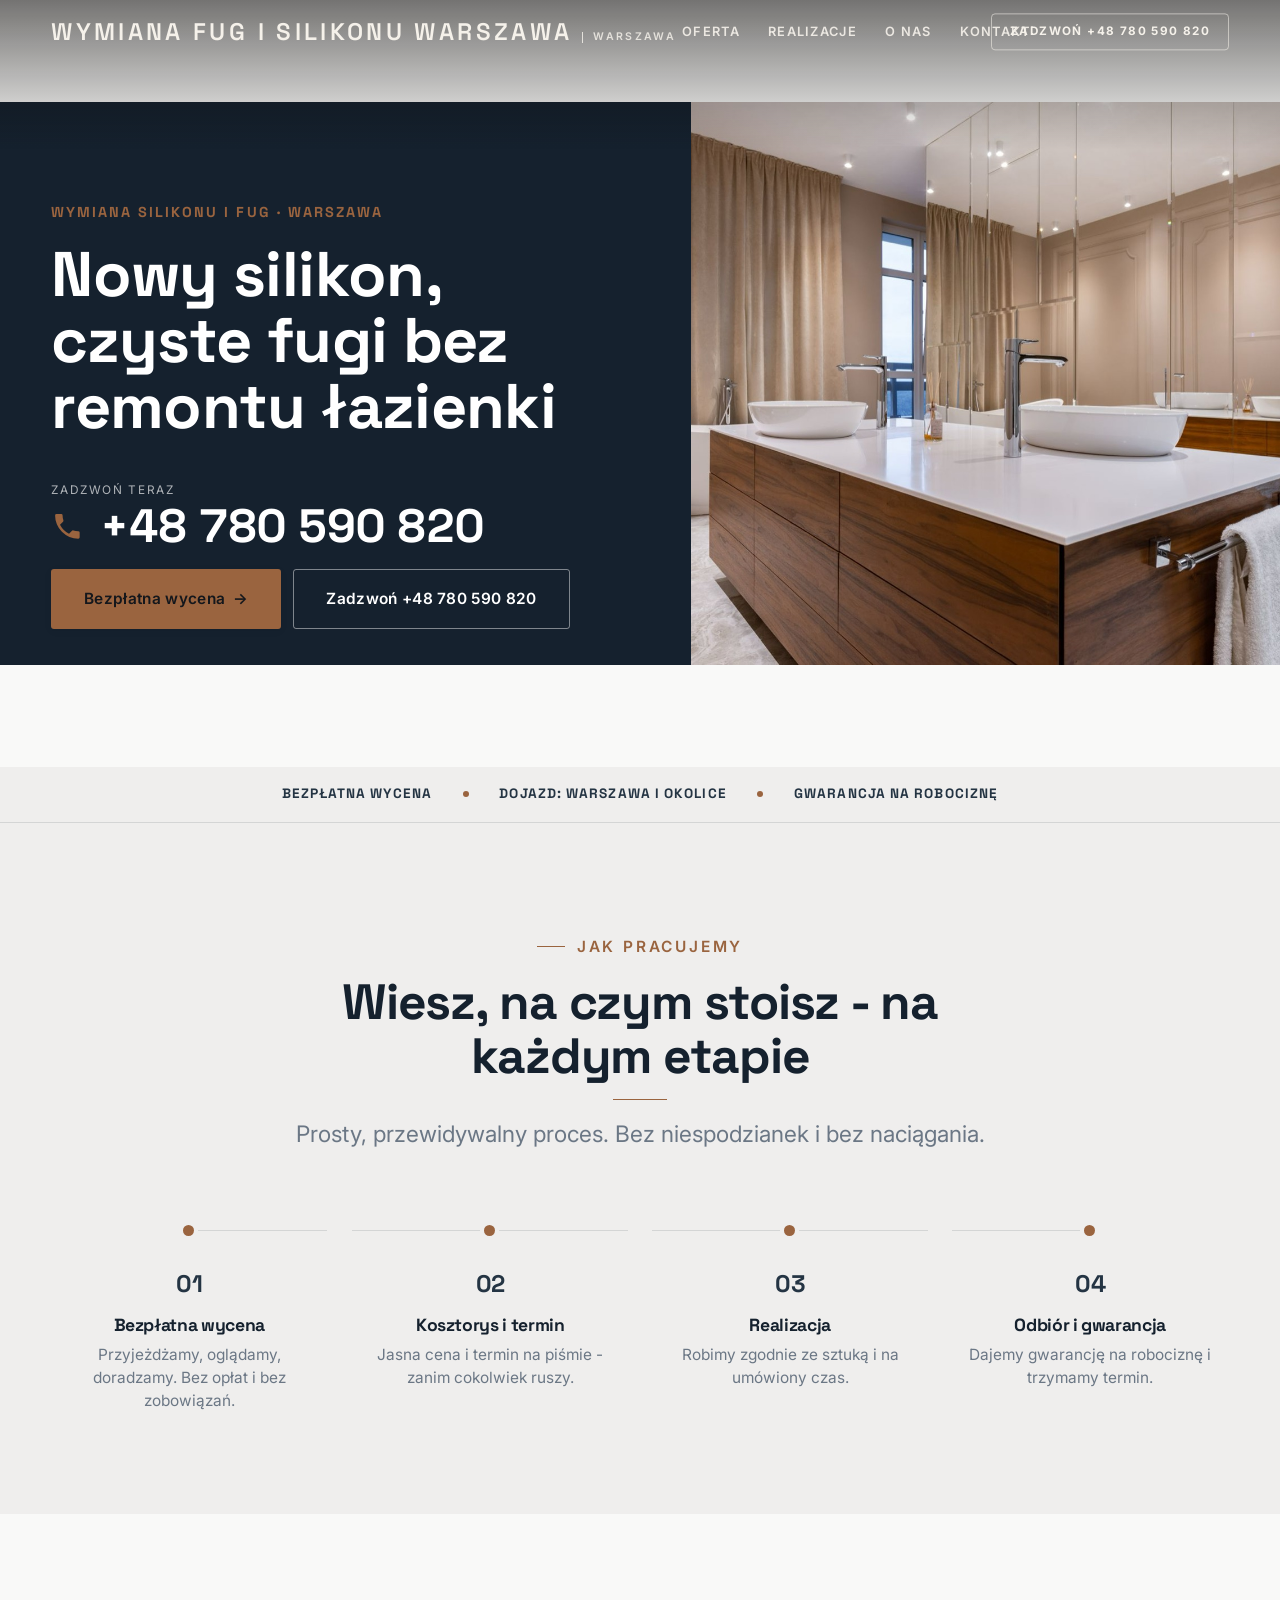
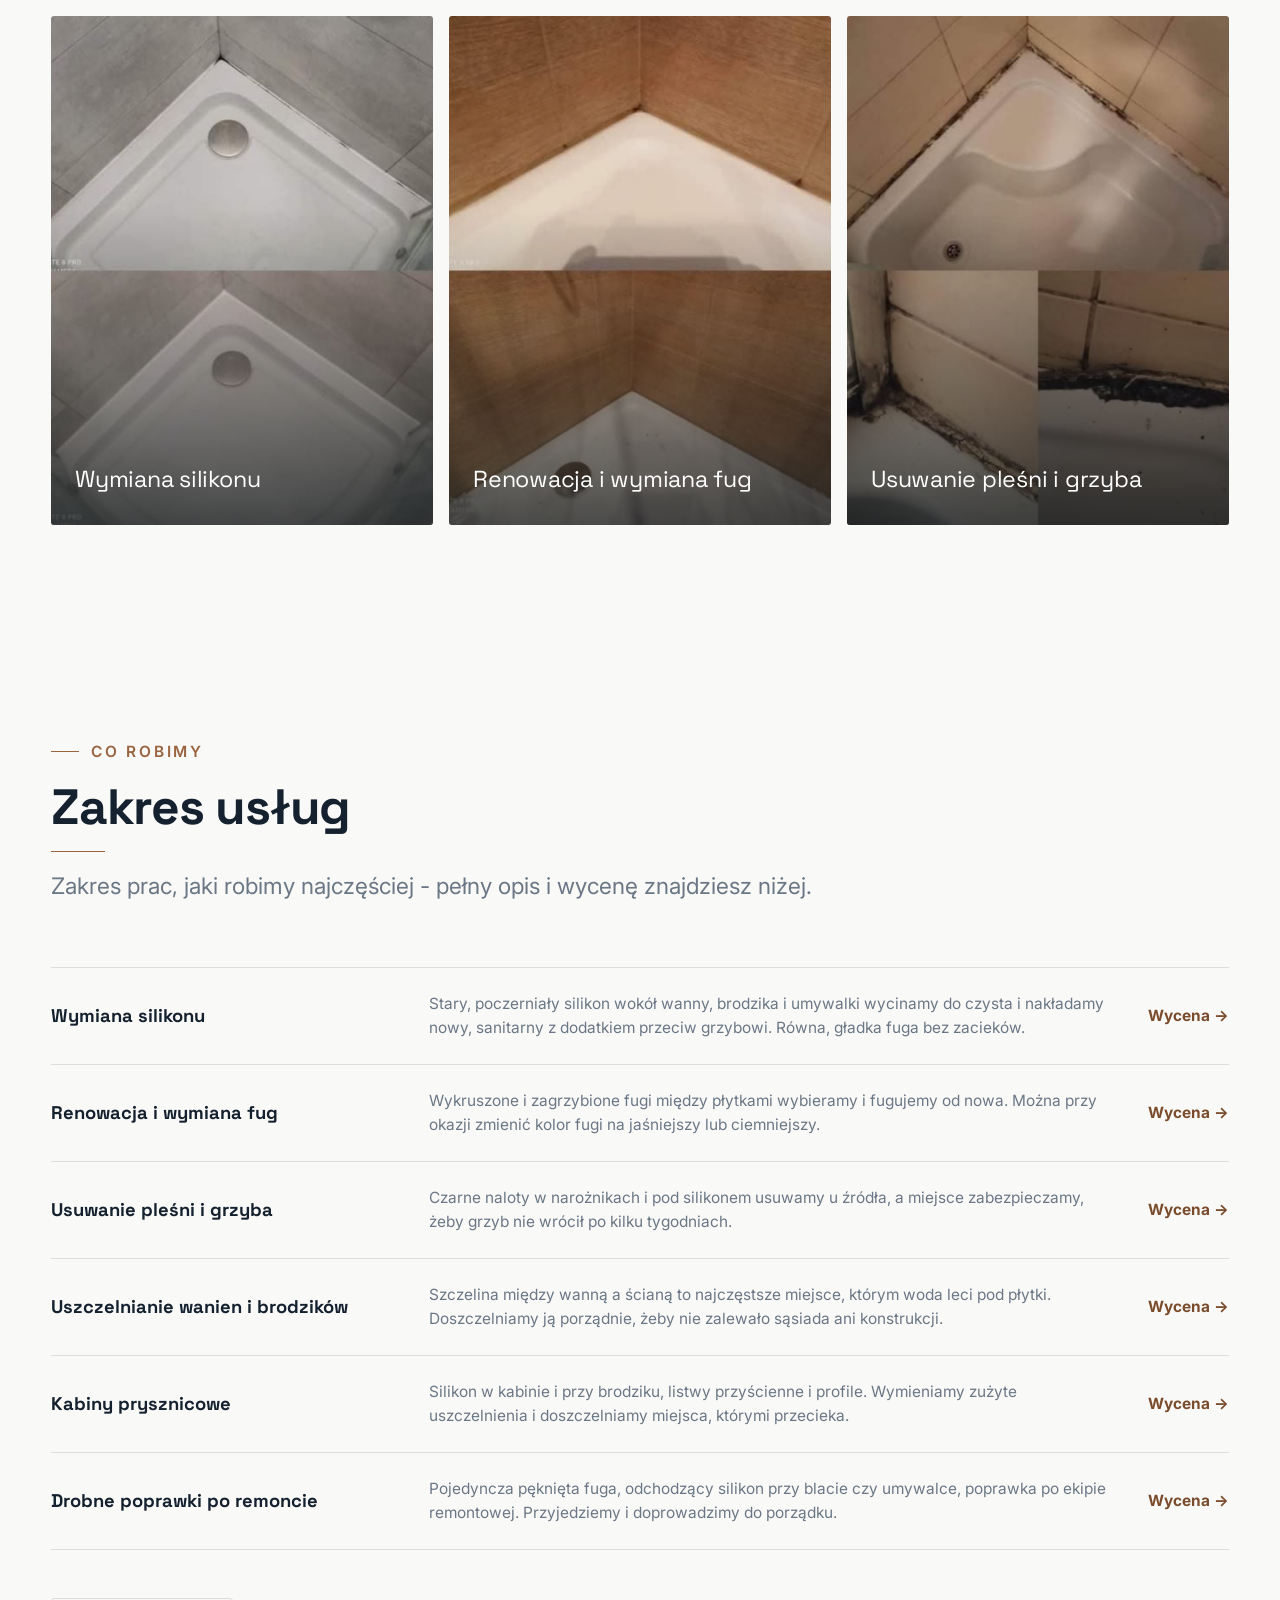
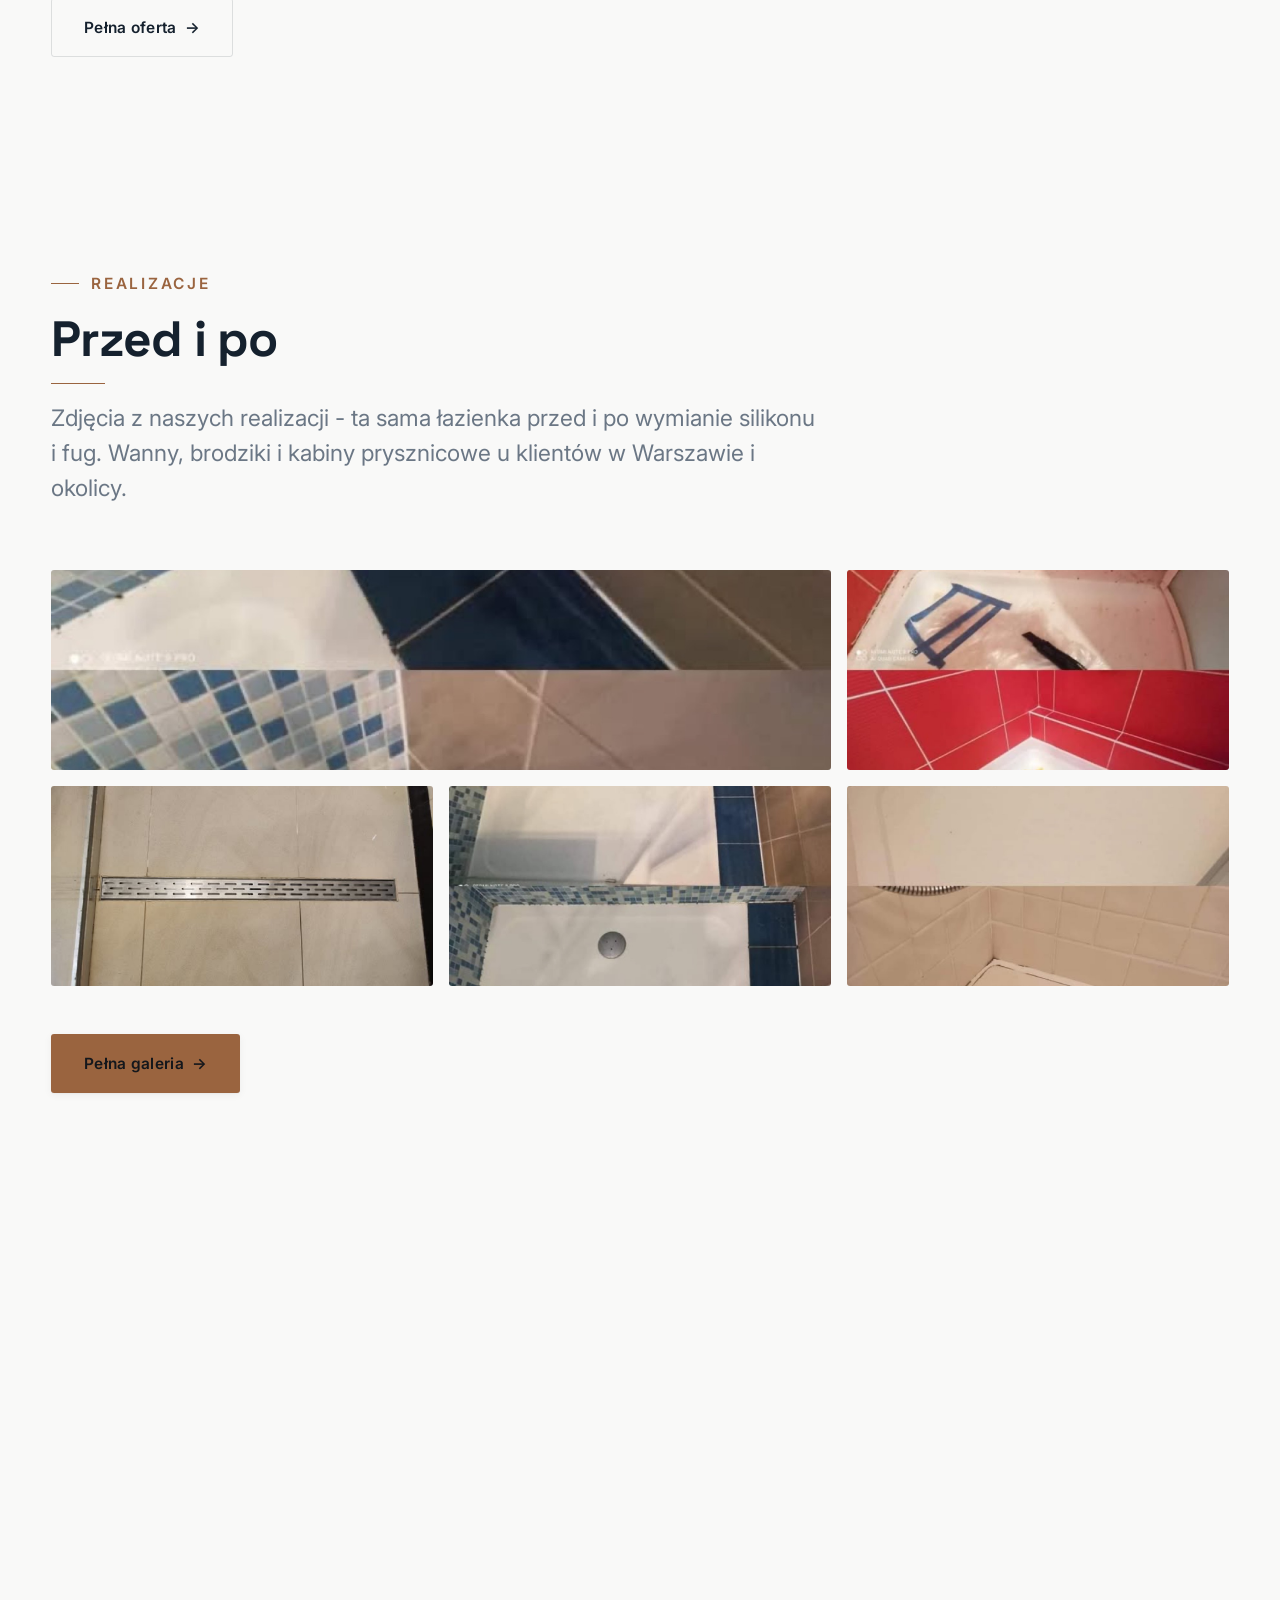
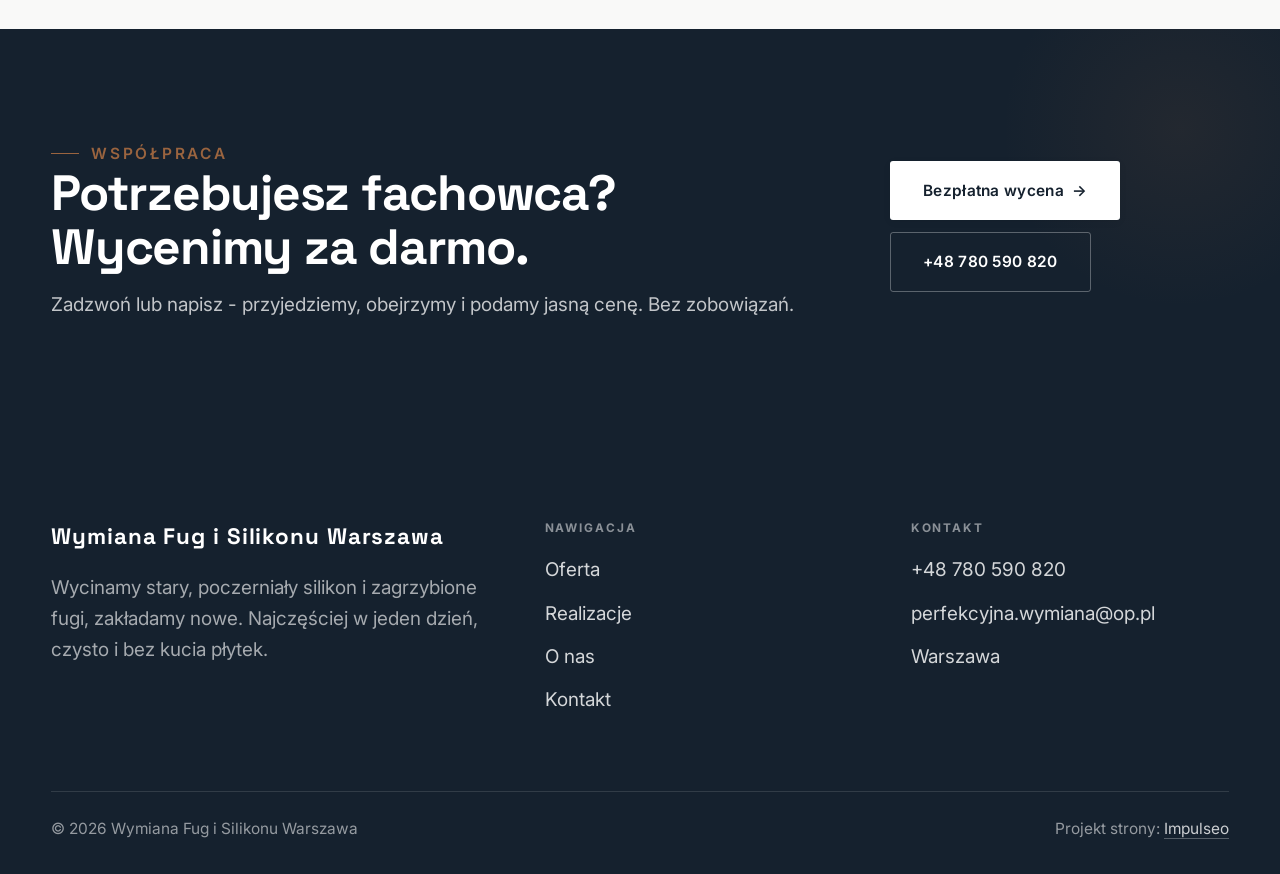
==== commit 80021e46: "Stopka: podpis Impulseo z linkiem + poprawka znikajacego napisu w naglowku" ====
--- a/index.html
+++ b/index.html
@@ -148,7 +148,7 @@
     </div>
     <div class="foot-bot">
       <span>© 2026 Wymiana Fug i Silikonu Warszawa</span>
-      <span>Projekt strony: Krzysztof Brzeziński</span>
+      <span>Projekt strony: <a class="foot-credit" href="https://impulseo.pl" target="_blank" rel="noopener">Impulseo</a></span>
     </div>
   </div>
 </footer>
--- a/assets/styles.css
+++ b/assets/styles.css
@@ -1,7 +1,7 @@
 /* ============================================================
    STOLBASZ — premium, architektoniczny B2B fit-out
    Jasna paleta, zero brązu. System wg premium-web-craft.
-   Projekt strony: Krzysztof Brzeziński
+   Projekt strony: Impulseo (impulseo.pl)
    ============================================================ */
 
 :root{
@@ -625,3 +625,64 @@
 
 /* === auto-paleta ze zdjęć klienta (dopasowanie do estetyki socials) === */
 :root{--accent:#9A643F;--accent-d:#7A4C2C;--accent-soft:rgba(154,100,63,0.10);--paper:#F9F9F8;--paper-2:#EFEEED;--paper-3:#E8E6E5;}
+
+/* === HERO-FIT (29.07.2026) — hero DOPASOWUJE SIĘ do wysokości okna =========================
+   Zgłoszenie K. 29.07: na jego laptopie przyciski CTA w hero były ucięte dolną krawędzią
+   (Modern House). Pomiar headless (1512x879 → realny widok 792 px): dolna krawędź CTA
+   wypadała 123 px POD ekranem. Nawet przy maksymalnym oknie (982) było -20 px.
+
+   DLACZEGO POPRZEDNI FIX NIE DZIAŁAŁ: 27.07 dołożyliśmy @media(max-height:820px) — próg.
+   Widok K. ma ~792-895 px, czyli TUŻ NAD progiem → reguła w ogóle się nie włączała.
+   Progi są kruche: każdy inny laptop/dok/pasek zakładek przesuwa granicę.
+
+   ROZWIĄZANIE: zero progów. Każdy rozmiar, który decyduje o wysokości hero (typografia,
+   odstępy, padding), dostaje `min(dotychczasowa-wartość, X svh)` — czyli na wysokim ekranie
+   nic się nie zmienia, a im niższe okno, tym płynniej mniejsze. Treści NIE ucinamy.
+
+   Doklejane na SAM KONIEC styles.css (po motion) → wygrywa kaskadę, nie rusza reguł w miejscu.
+   Weryfikacja: tools-retrofit/measure_fold.py (mierzy zapas pod CTA dla 720/800/879/982). */
+
+/* ---------- HERO KINOWY (strona główna, rodziny „editorial") ---------- */
+.hero-cine .wrap{padding-block:min(var(--space-8),4svh)}
+.hero-cine .eyebrow{margin-bottom:min(var(--space-5),2svh)}
+.hero-cine h1{font-size:min(clamp(2.9rem,2rem + 4.4vw,5.2rem),7.6svh);
+  margin-bottom:min(var(--space-5),2.4svh)}
+.hero-cine .lead{font-size:min(1.125rem,2.3svh);line-height:1.55;
+  margin-bottom:min(var(--space-7),3.2svh)}
+
+/* ---------- HERO FACHOWCY — wariant A (pełny ekran) ---------- */
+.hf-panel{padding-top:min(clamp(6.5rem,13vh,9rem),11svh);
+  padding-bottom:min(clamp(2.6rem,6vh,3.6rem),4svh)}
+.hf-title{font-size:min(clamp(2.3rem,1.6rem + 3.2vw,4.3rem),7svh);
+  margin-top:min(var(--space-4),1.8svh);margin-bottom:min(var(--space-4),1.8svh)}
+.hf-lead{font-size:min(1.18rem,2.3svh);line-height:1.5}
+.hf-phone{margin-top:min(var(--space-6),2.8svh);margin-bottom:min(var(--space-5),2.2svh)}
+.hf-phone-num{font-size:min(clamp(2rem,1.5rem + 2.4vw,3.05rem),5.2svh)}
+.hf-trust{margin-top:min(var(--space-6),2.6svh);padding-top:min(var(--space-4),1.6svh)}
+
+/* Telefon: tam liczy się czytelność, nie upychanie — skalowanie wysokością wyłączone,
+   bo przy 844 px wysokości ekranu svh-limity zaczęłyby zmniejszać tekst bez potrzeby. */
+@media(max-width:680px){
+  .hero-cine h1{font-size:clamp(1.9rem,1.15rem + 4.4vw,2.7rem)}
+  .hero-cine .lead{font-size:.98rem}
+  .hf-title{font-size:clamp(2.1rem,1.6rem + 3.2vw,3rem)}
+  .hf-lead{font-size:1rem}
+  .hf-phone-num{font-size:clamp(1.9rem,1.5rem + 2.4vw,2.5rem)}
+}
+/* === /HERO-FIT === */
+
+
+/* ====== IMPULSEO-FIX-20260731 ======================================================
+   1) PODPIS w stopce jest teraz linkiem do impulseo.pl - ma być widocznie klikalny.
+   2) ŻYWY NAGŁÓWEK: warstwa przenikających kadrów (.mt-hero-layer) miała z-index:1, więc
+      lądowała NAD przyciemnieniem hero, a w rodzinie „fachowcy" nawet nad panelem z tekstem
+      (.hf-panel nie miał własnego z-index). Efekt: przy zmianie zdjęcia napis znikał i wracał.
+      Teraz warstwa idzie tam, gdzie zdjęcie tła (z-index:-2), a treść nagłówka dostaje twardy
+      z-index:3. Zmieniają się WYŁĄCZNIE zdjęcia w tle - napis stoi nieruchomo.
+      (hero-cine celowo pominięte: tam img ma z-index:0 i układ był poprawny.) */
+.foot-bot a.foot-credit{color:rgba(255,255,255,.78);text-decoration:none;border-bottom:1px solid rgba(255,255,255,.28)}
+.foot-bot a.foot-credit:hover{color:#fff;border-bottom-color:#fff}
+.hero-fach > img.mt-hero-layer,.hero-gastro > img.mt-hero-layer,.hero-auto > img.mt-hero-layer,
+.hero-dom > img.mt-hero-layer,.hero-studio > img.mt-hero-layer{z-index:-2}
+.hf-panel,.hf-inner,.hd-panel,.hk-panel,.ha-inner,.hs-inner,.hg-inner{position:relative;z-index:3}
+/* ====== koniec IMPULSEO-FIX-20260731 ====== */
